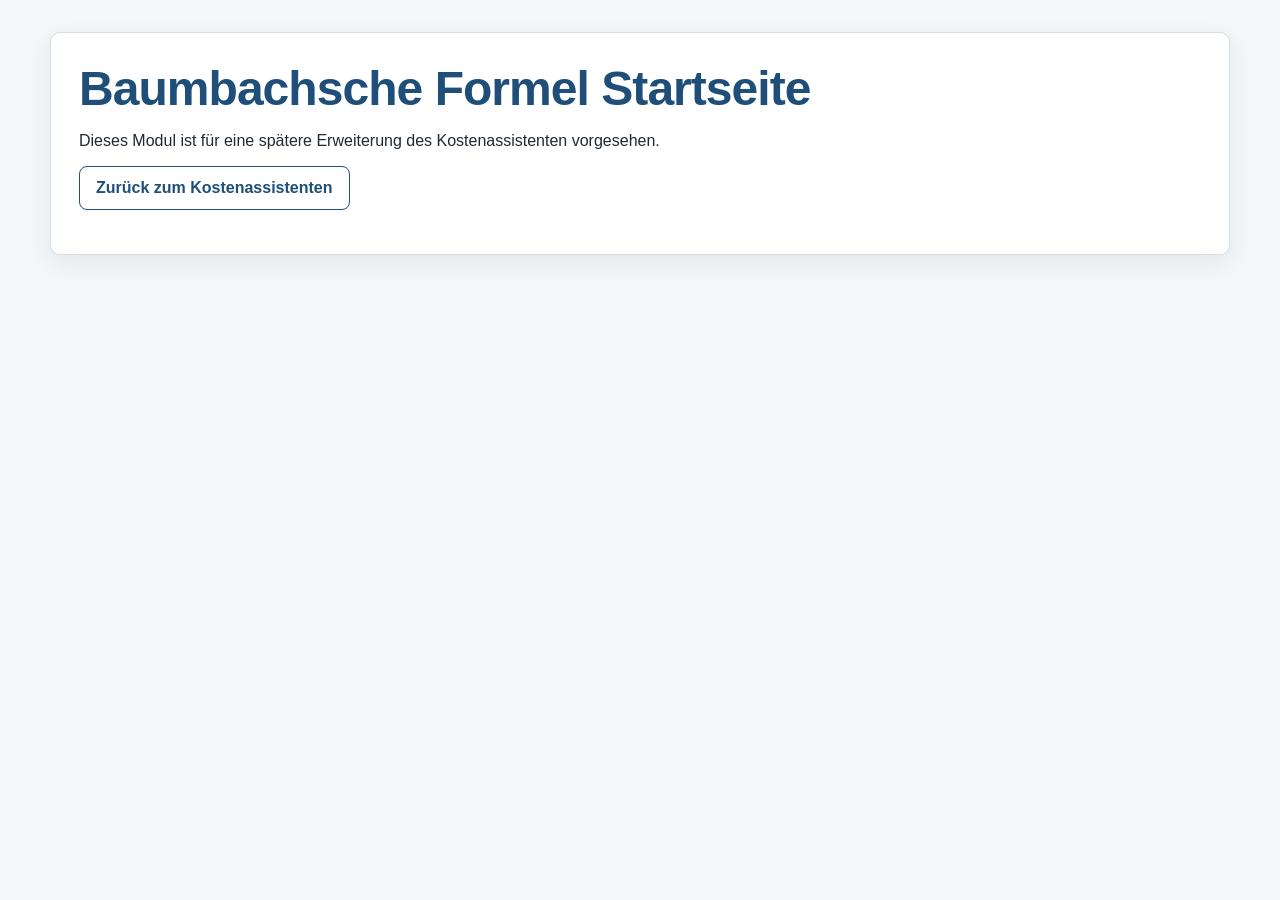
==== Kostenassistent_Instanzenrisiko_v3.6/Baumbachsche_Formel_Startseite.html @ 2f039b67 "initial commit" ====
<!DOCTYPE html>
<html lang="de"><head><meta charset="UTF-8"><meta name="viewport" content="width=device-width, initial-scale=1.0"><title>Baumbachsche Formel Startseite</title><link rel="stylesheet" href="Richterassistent.css"></head><body><main class="future-area"><div class="form-card"><h1>Baumbachsche Formel Startseite</h1><p>Dieses Modul ist für eine spätere Erweiterung des Kostenassistenten vorgesehen.</p><p><a class="secondary-button link-button" href="Richterassistent_Startseite.html">Zurück zum Kostenassistenten</a></p></div></main></body></html>
---- Kostenassistent_Instanzenrisiko_v3.6/Richterassistent.css ----
/* Richterassistent Designsystem – Version 1.0 */
:root {
  --background: #f4f6f8;
  --surface: #ffffff;
  --primary: #1f4e78;
  --primary-hover: #163a59;
  --text: #1f2933;
  --muted: #6b7280;
  --border: #d8dee6;
  --sidebar-bg: #eef3f8;
  --content-width: 1180px;
  --sidebar-width: 280px;
  --radius: 10px;
}

* { box-sizing: border-box; }

html, body {
  margin: 0;
  min-height: 100%;
  font-family: Arial, Helvetica, sans-serif;
  background: var(--background);
  color: var(--text);
}

body { min-height: 100vh; }

.page-layout {
  display: grid;
  grid-template-columns: var(--sidebar-width) minmax(0, 1fr);
  min-height: 100vh;
}

.sidebar {
  position: sticky;
  top: 0;
  align-self: start;
  min-height: 100vh;
  padding: 28px 22px;
  background: var(--sidebar-bg);
  border-right: 1px solid var(--border);
}

.tree-title {
  margin: 0 0 18px;
  color: var(--primary);
  font-size: 1.35rem;
}

.tree {
  list-style: none;
  margin: 0;
  padding: 0;
}

.tree li { margin: 8px 0; }

.tree .root {
  font-weight: 700;
  color: var(--text);
  margin-bottom: 12px;
}

.tree .child {
  padding-left: 18px;
  position: relative;
}

.tree .child::before {
  content: "└";
  position: absolute;
  left: 0;
  color: var(--muted);
}

.tree a {
  color: var(--primary);
  text-decoration: none;
  line-height: 1.4;
}

.tree a:hover,
.tree a:focus-visible {
  text-decoration: underline;
  outline: none;
}

.main-column { min-width: 0; }

.top-area {
  min-height: 25vh;
  padding: 32px 24px 28px;
  background: var(--surface);
  border-bottom: 1px solid var(--border);
  box-shadow: 0 4px 14px rgba(31, 41, 51, 0.06);
}

.content,
.placeholder {
  width: min(var(--content-width), 100%);
  margin: 0 auto;
}

h1 {
  margin: 0 0 6px;
  font-size: clamp(2rem, 4vw, 3rem);
  color: var(--primary);
  letter-spacing: -0.02em;
}

.version {
  margin: 0 0 24px;
  color: var(--muted);
  font-size: 0.95rem;
}

.button-grid {
  display: grid;
  grid-template-columns: repeat(4, minmax(190px, 1fr));
  gap: 16px;
}

.nav-button {
  display: flex;
  align-items: center;
  justify-content: center;
  min-height: 72px;
  padding: 16px 18px;
  border: 1px solid var(--primary);
  border-radius: var(--radius);
  background: var(--primary);
  color: #ffffff;
  font-size: 1rem;
  font-weight: 700;
  line-height: 1.3;
  text-align: center;
  text-decoration: none;
  cursor: pointer;
  transition: background-color 0.2s ease, transform 0.2s ease, box-shadow 0.2s ease;
}

.nav-button:hover,
.nav-button:focus-visible {
  background: var(--primary-hover);
  transform: translateY(-2px);
  box-shadow: 0 7px 16px rgba(31, 78, 120, 0.22);
  outline: none;
}

.future-area {
  min-height: 75vh;
  padding: 32px 24px;
}

.placeholder {
  color: var(--muted);
  font-size: 0.95rem;
}

@media (max-width: 1050px) {
  .button-grid { grid-template-columns: repeat(2, minmax(180px, 1fr)); }
}

@media (max-width: 760px) {
  .page-layout { grid-template-columns: 1fr; }
  .sidebar {
    position: static;
    min-height: auto;
    border-right: none;
    border-bottom: 1px solid var(--border);
  }
  .top-area { min-height: auto; }
}

@media (max-width: 520px) {
  .sidebar, .top-area, .future-area { padding: 24px 16px; }
  .button-grid { grid-template-columns: 1fr; }
  .nav-button { min-height: 62px; }
}

/* Formularbausteine – Kostenassistent Version 1.0 */
.compact-top-area { min-height: auto; }
.page-intro,
.section-hint {
  margin: 0;
  color: var(--muted);
  line-height: 1.55;
}

.form-card {
  width: min(var(--content-width), 100%);
  margin: 0 auto 24px;
  padding: 28px;
  background: var(--surface);
  border: 1px solid var(--border);
  border-radius: var(--radius);
  box-shadow: 0 8px 24px rgba(31, 41, 51, 0.07);
}

.form-section + .form-section {
  margin-top: 32px;
  padding-top: 28px;
  border-top: 1px solid var(--border);
}

.form-section h2 {
  margin: 0 0 8px;
  color: var(--primary);
  font-size: 1.35rem;
}

.form-section h3,
.form-section h4 {
  margin: 0 0 14px;
  color: var(--text);
}

.section-heading-row {
  display: flex;
  align-items: start;
  justify-content: space-between;
  gap: 20px;
  margin-bottom: 18px;
}

.field-label,
.compact-field label,
.select-field label {
  display: block;
  margin-bottom: 7px;
  font-weight: 700;
}

input,
select,
button {
  font: inherit;
}

input[type="text"],
input[type="number"],
select {
  min-height: 44px;
  padding: 10px 12px;
  border: 1px solid var(--border);
  border-radius: 8px;
  background: var(--surface);
  color: var(--text);
}

input:focus-visible,
select:focus-visible,
button:focus-visible,
a:focus-visible {
  outline: 3px solid rgba(31, 78, 120, 0.25);
  outline-offset: 2px;
}

.money-control-row { max-width: 680px; }
.money-control {
  display: grid;
  grid-template-columns: minmax(190px, 260px) 44px 44px;
  gap: 8px;
  align-items: center;
}

.money-input {
  width: 100%;
  text-align: right;
  font-variant-numeric: tabular-nums;
}

.readonly-input {
  background: #eef1f4 !important;
  color: var(--muted);
  cursor: not-allowed;
}

.icon-button {
  width: 44px;
  height: 44px;
  padding: 0;
  border: 1px solid var(--border);
  border-radius: 8px;
  background: var(--surface);
  color: var(--text);
  font-size: 1.45rem;
  line-height: 1;
  cursor: pointer;
}

.icon-button:hover:not(:disabled) { background: #eef3f8; }
.icon-button:disabled { opacity: 0.45; cursor: not-allowed; }
.primary-icon-button { border-color: var(--primary); color: var(--primary); font-weight: 700; }
.danger-icon-button { color: #9b2c2c; }

.subsection {
  margin-top: 22px;
  padding-top: 18px;
  border-top: 1px dashed var(--border);
}

.table-wrap { overflow-x: auto; }
.data-table {
  width: 100%;
  border-collapse: collapse;
}

.data-table th,
.data-table td {
  padding: 10px;
  border-bottom: 1px solid var(--border);
  text-align: left;
  vertical-align: middle;
}

.data-table th {
  background: var(--sidebar-bg);
  color: var(--text);
  font-size: 0.92rem;
}

.data-table input { width: 100%; }
.number-column { width: 64px; text-align: center !important; }
.action-column { width: 76px; text-align: center !important; }
.table-money-input { min-width: 150px; }
.subsection-actions { display: flex; justify-content: flex-end; margin-top: 14px; }

.secondary-button {
  min-height: 44px;
  padding: 10px 16px;
  border: 1px solid var(--primary);
  border-radius: 8px;
  background: var(--surface);
  color: var(--primary);
  font-weight: 700;
  cursor: pointer;
}

.secondary-button:hover { background: var(--sidebar-bg); }

.party-count-grid {
  display: grid;
  grid-template-columns: repeat(2, minmax(150px, 220px));
  gap: 24px;
  margin-top: 20px;
}

.compact-field { text-align: center; }
.two-digit-input {
  width: 4.5rem;
  text-align: center;
  font-variant-numeric: tabular-nums;
}

.party-details-grid {
  display: grid;
  grid-template-columns: repeat(2, minmax(0, 1fr));
  gap: 20px;
  margin-top: 22px;
}

.party-panel {
  padding: 20px;
  border: 1px solid var(--border);
  border-radius: var(--radius);
  background: #fbfcfd;
}

.choice-group {
  display: grid;
  gap: 10px;
  margin: 0;
  padding: 0;
  border: 0;
}

.choice-group legend {
  margin-bottom: 10px;
  font-weight: 700;
}

.radio-option {
  display: flex;
  align-items: center;
  gap: 9px;
  cursor: pointer;
}

.radio-option input { width: 18px; height: 18px; }
.group-assignment { margin-top: 20px; }
.group-row {
  display: grid;
  grid-template-columns: minmax(100px, 1fr) minmax(130px, 1fr);
  gap: 12px;
  align-items: center;
  margin-bottom: 10px;
}

.calculated-result {
  margin: 18px 0 0;
  padding: 10px 12px;
  border-left: 4px solid var(--primary);
  background: var(--sidebar-bg);
  font-weight: 700;
}

.select-field { max-width: 430px; }
.select-field select { width: 100%; }
.field-error { margin: 8px 0 0; color: #9b2c2c; font-weight: 700; }

.error-summary {
  margin-top: 24px;
  padding: 16px 18px;
  border: 1px solid #c53030;
  border-radius: 8px;
  background: #fff5f5;
  color: #742a2a;
}

.form-actions {
  display: flex;
  justify-content: flex-end;
  gap: 12px;
  margin-top: 30px;
  padding-top: 22px;
  border-top: 1px solid var(--border);
}

.form-submit-button {
  min-height: 44px;
  padding: 10px 18px;
}

.preview-card h2 { margin-top: 0; color: var(--primary); }
.data-preview {
  overflow: auto;
  margin: 0;
  padding: 18px;
  border-radius: 8px;
  background: #17212b;
  color: #f7fafc;
  line-height: 1.5;
}

.visually-hidden {
  position: absolute !important;
  width: 1px !important;
  height: 1px !important;
  padding: 0 !important;
  margin: -1px !important;
  overflow: hidden !important;
  clip: rect(0, 0, 0, 0) !important;
  white-space: nowrap !important;
  border: 0 !important;
}

[hidden] { display: none !important; }

@media (max-width: 800px) {
  .party-details-grid { grid-template-columns: 1fr; }
}

@media (max-width: 620px) {
  .form-card { padding: 20px 16px; }
  .money-control { grid-template-columns: minmax(0, 1fr) 44px 44px; }
  .party-count-grid { grid-template-columns: repeat(2, minmax(0, 1fr)); gap: 12px; }
  .form-actions { flex-direction: column-reverse; }
  .form-actions button { width: 100%; }
  .group-row { grid-template-columns: 1fr; }
}


/* Nicht blockierende Statusmeldung für Wiederherstellung und Autosave */
.autosave-status {
  margin: 0 0 1rem;
  padding: 0.75rem 1rem;
  border: 1px solid #b8c7d9;
  border-radius: 0.4rem;
  background: #f5f8fc;
  color: #26384a;
  font-size: 0.95rem;
}

/* Instanzenrisiko – Berechnung und Ausgabe Version 2.0 */
.link-button { display: inline-flex; align-items: center; justify-content: center; text-decoration: none; }
.header-actions { margin-top: 18px; }
.parameter-grid { display: grid; grid-template-columns: repeat(4, minmax(150px, 1fr)); gap: 16px; }
.parameter-grid-spaced { margin-top: 18px; }
.parameter-grid input { width: 100%; }
.option-grid { display: grid; grid-template-columns: repeat(2, minmax(220px, 1fr)); gap: 12px 20px; margin: 22px 0; }
.option-grid label { display: flex; align-items: center; gap: 8px; }
.summary-grid { width: min(var(--content-width), 100%); margin: 0 auto 24px; display: grid; grid-template-columns: repeat(5, minmax(150px, 1fr)); gap: 12px; }
.summary-card { padding: 18px; border: 1px solid var(--border); border-radius: var(--radius); background: var(--surface); display: grid; gap: 8px; }
.summary-card span { color: var(--muted); }
.summary-card strong { color: var(--primary); font-size: 1.25rem; font-variant-numeric: tabular-nums; }
.summary-card-total { border-width: 2px; border-color: var(--primary); }
.notice-card { width: min(var(--content-width), 100%); margin: 0 auto 24px; padding: 16px 18px; border: 1px solid #b7791f; border-radius: var(--radius); background: #fffaf0; color: #744210; }
.result-two-column { display: grid; grid-template-columns: repeat(2, minmax(0, 1fr)); gap: 24px; }
.result-table th, .result-table td { font-variant-numeric: tabular-nums; }
.result-table td:nth-child(n+2) { text-align: right; }
.result-table .strong-row th, .result-table .strong-row td { font-weight: 700; border-top: 2px solid var(--border); }
.result-line { display: flex; justify-content: space-between; gap: 20px; padding: 10px 0; border-bottom: 1px solid var(--border); }
.result-line strong { font-variant-numeric: tabular-nums; }
.result-total { margin-top: 14px; padding: 14px; border: 2px solid var(--primary); border-radius: 8px; color: var(--primary); font-size: 1.05rem; }
.metadata-card dl { display: grid; grid-template-columns: repeat(3, minmax(180px, 1fr)); gap: 16px; }
.metadata-card dl div { padding: 12px; background: var(--sidebar-bg); border-radius: 8px; }
.metadata-card dt { color: var(--muted); }
.metadata-card dd { margin: 5px 0 0; font-weight: 700; }
@media (max-width: 1000px) { .parameter-grid, .summary-grid { grid-template-columns: repeat(2, minmax(0, 1fr)); } .summary-card-total { grid-column: 1 / -1; } }
@media (max-width: 800px) { .result-two-column { grid-template-columns: 1fr; } .metadata-card dl { grid-template-columns: 1fr 1fr; } }
@media (max-width: 620px) { .parameter-grid, .summary-grid, .option-grid, .metadata-card dl { grid-template-columns: 1fr; } .summary-card-total { grid-column: auto; } .result-line { align-items: flex-start; } }

/* Instanzenrisiko – Änderungsaufträge 1–14, Version 2.1 */
.parameter-grid-three { grid-template-columns: minmax(170px, .7fr) minmax(190px, .8fr) minmax(440px, 1.5fr); align-items: end; }
.compact-field select, .termination-row select, .instance-controls select { width: 100%; min-height: 42px; }
.termination-field { min-width: 0; }
.termination-row { display: grid; grid-template-columns: minmax(150px, 1fr) auto minmax(180px, 1.2fr); gap: 10px; align-items: center; }
.termination-row span { text-align: center; }
.instance-controls { display: grid; grid-template-columns: repeat(3, minmax(190px, 1fr)); gap: 16px; margin: 0 0 22px; padding: 16px; background: var(--sidebar-bg); border-radius: 8px; }
.instance-controls label { display: grid; gap: 7px; font-weight: 600; }
.instance-controls input, .instance-controls select { width: 100%; }
.heading-checkbox { display: inline-flex; align-items: center; gap: 7px; margin-left: 12px; font-size: .95rem; font-weight: 500; }
.muted-text { color: var(--muted); }
@media (max-width: 1050px) { .parameter-grid-three { grid-template-columns: 1fr 1fr; } .termination-field { grid-column: 1 / -1; } }
@media (max-width: 800px) { .instance-controls { grid-template-columns: 1fr; } }
@media (max-width: 620px) { .parameter-grid-three { grid-template-columns: 1fr; } .termination-field { grid-column: auto; } .termination-row { grid-template-columns: 1fr; } .termination-row span { text-align: left; } .heading-checkbox { display: flex; margin: 10px 0 0; } }


/* Instanzenrisiko – Änderungsaufträge 15–19, Version 2.2 */
.result-table .fee-value-input { width: 9.5rem; min-width: 7.5rem; text-align: right; }
.result-table select[data-hearing-factor] { width: 5.5rem; min-height: 36px; }
.result-table td:nth-child(2), .result-table td:nth-child(3) { white-space: nowrap; }
@media (max-width: 620px) {
  .result-table .fee-value-input { width: 8rem; }
}

/* Instanzenrisiko – Änderungsaufträge 20–24, Version 2.3 */
.instance-heading { display: flex; align-items: center; justify-content: space-between; gap: 16px; flex-wrap: wrap; }
.compact-button { padding: 8px 12px; min-height: 36px; font-size: .9rem; }
.result-table select[data-business-factor] { width: 5.5rem; min-height: 36px; }
.fee-value-input.input-error, .fee-value-input[aria-invalid="true"] { border-color: #b42318; outline-color: #b42318; }
.status-message { width: min(var(--content-width), 100%); margin: 0 auto 24px; padding: 12px 16px; border: 1px solid #8aa4bd; border-radius: var(--radius); background: #f4f8fc; }


/* Instanzenrisiko – Änderungsaufträge 25–28, Version 2.4 */
.pretrial-date-field { max-width: 28rem; margin: 0 0 18px; }
.pretrial-date-field label { display: block; margin-bottom: 7px; font-weight: 600; }
.pretrial-date-field select { width: 100%; min-height: 42px; }
.result-table .amount-input { width: 9.5rem; }
#streitwertAusgabe.input-error, #streitwertAusgabe[aria-invalid="true"] { border-color: #b42318; outline-color: #b42318; }


/* Instanzenrisiko – Änderungsaufträge 29–30, Version 2.5 */
.instanzenrisiko-ausgabe-page {
  overflow-x: clip;
  font-size: clamp(0.875rem, 0.18vw + 0.84rem, 1rem);
}

.instanzenrisiko-ausgabe-page .page-layout {
  grid-template-columns: clamp(210px, 15vw, 260px) minmax(0, 1fr);
}

.instanzenrisiko-ausgabe-page .main-column,
.instanzenrisiko-ausgabe-page .future-area,
.instanzenrisiko-ausgabe-page .content,
.instanzenrisiko-ausgabe-page #berechnungsBereich,
.instanzenrisiko-ausgabe-page #instanzenContainer,
.instanzenrisiko-ausgabe-page .instance-card,
.instanzenrisiko-ausgabe-page .result-two-column,
.instanzenrisiko-ausgabe-page .result-two-column > div,
.instanzenrisiko-ausgabe-page .table-wrap {
  min-width: 0;
  max-width: 100%;
}

.instanzenrisiko-ausgabe-page .content,
.instanzenrisiko-ausgabe-page .summary-grid,
.instanzenrisiko-ausgabe-page .notice-card,
.instanzenrisiko-ausgabe-page .status-message {
  width: min(100%, 1900px);
}

.instanzenrisiko-ausgabe-page .top-area {
  padding: clamp(1rem, 1.7vw, 1.75rem) clamp(0.75rem, 1.6vw, 1.5rem);
}

.instanzenrisiko-ausgabe-page .future-area {
  padding: clamp(0.75rem, 1.6vw, 1.5rem);
}

.instanzenrisiko-ausgabe-page .form-card {
  padding: clamp(0.75rem, 1.25vw, 1.25rem);
  margin-bottom: clamp(0.75rem, 1.25vw, 1.25rem);
}

.instanzenrisiko-ausgabe-page .parameter-grid-three {
  grid-template-columns: minmax(8.5rem, 0.65fr) minmax(10rem, 0.75fr) minmax(20rem, 1.6fr);
  gap: clamp(0.5rem, 0.9vw, 0.9rem);
}

.instanzenrisiko-ausgabe-page .termination-row {
  grid-template-columns: minmax(8.5rem, 1fr) auto minmax(9.5rem, 1.15fr);
  gap: clamp(0.35rem, 0.65vw, 0.65rem);
}

.instanzenrisiko-ausgabe-page .summary-grid {
  grid-template-columns: repeat(5, minmax(0, 1fr));
  gap: clamp(0.4rem, 0.7vw, 0.7rem);
  margin-bottom: clamp(0.75rem, 1.25vw, 1.25rem);
}

.instanzenrisiko-ausgabe-page .summary-card {
  min-width: 0;
  padding: clamp(0.65rem, 1vw, 1rem);
}

.instanzenrisiko-ausgabe-page .summary-card strong {
  font-size: clamp(1rem, 0.5vw + 0.85rem, 1.2rem);
  overflow-wrap: anywhere;
}

.instanzenrisiko-ausgabe-page #instanzenContainer {
  display: grid;
  grid-template-columns: repeat(3, minmax(0, 1fr));
  gap: clamp(0.75rem, 1.15vw, 1.25rem);
  align-items: start;
}

.instanzenrisiko-ausgabe-page .instance-card {
  container-type: inline-size;
  margin-bottom: 0;
}

.instanzenrisiko-ausgabe-page .instance-heading {
  gap: clamp(0.4rem, 0.8vw, 0.8rem);
  margin-bottom: clamp(0.65rem, 1vw, 1rem);
}

.instanzenrisiko-ausgabe-page .result-two-column {
  grid-template-columns: 1fr;
  gap: clamp(0.75rem, 1vw, 1rem);
}

.instanzenrisiko-ausgabe-page .result-two-column h3 {
  margin-block: 0 0.45rem;
  font-size: clamp(0.95rem, 0.25vw + 0.9rem, 1.08rem);
}

.instanzenrisiko-ausgabe-page .table-wrap {
  overflow-x: auto;
  overscroll-behavior-inline: contain;
}

.instanzenrisiko-ausgabe-page .result-table {
  width: 100%;
  min-width: 0;
  table-layout: fixed;
}

.instanzenrisiko-ausgabe-page .result-table th,
.instanzenrisiko-ausgabe-page .result-table td {
  padding: clamp(0.28rem, 0.35vw, 0.45rem);
  font-size: clamp(0.73rem, 0.18vw + 0.7rem, 0.88rem);
  line-height: 1.25;
  overflow-wrap: anywhere;
}

.instanzenrisiko-ausgabe-page .result-table th:first-child { width: 34%; }
.instanzenrisiko-ausgabe-page .result-table th:nth-child(2),
.instanzenrisiko-ausgabe-page .result-table td:nth-child(2) { width: 27%; }
.instanzenrisiko-ausgabe-page .result-table th:nth-child(3),
.instanzenrisiko-ausgabe-page .result-table td:nth-child(3) { width: 14%; }
.instanzenrisiko-ausgabe-page .result-table th:nth-child(4),
.instanzenrisiko-ausgabe-page .result-table td:nth-child(4) { width: 25%; }

.instanzenrisiko-ausgabe-page .result-table td:nth-child(2),
.instanzenrisiko-ausgabe-page .result-table td:nth-child(3) {
  white-space: normal;
}

.instanzenrisiko-ausgabe-page .result-table .fee-value-input,
.instanzenrisiko-ausgabe-page .result-table .amount-input,
.instanzenrisiko-ausgabe-page .result-table select[data-hearing-factor],
.instanzenrisiko-ausgabe-page .result-table select[data-business-factor] {
  width: 100%;
  min-width: 0;
  max-width: 100%;
  min-height: clamp(2rem, 2.4vw, 2.25rem);
  padding: 0.3rem 0.35rem;
  font: inherit;
}

.instanzenrisiko-ausgabe-page .result-line {
  gap: 0.75rem;
  padding: clamp(0.4rem, 0.6vw, 0.65rem) 0;
  min-width: 0;
}

.instanzenrisiko-ausgabe-page .result-line span,
.instanzenrisiko-ausgabe-page .result-line strong {
  min-width: 0;
  overflow-wrap: anywhere;
}

@container (min-width: 52rem) {
  .instanzenrisiko-ausgabe-page .instance-card .result-two-column {
    grid-template-columns: repeat(2, minmax(0, 1fr));
  }
}

@media (max-width: 1850px) {
  .instanzenrisiko-ausgabe-page #instanzenContainer {
    grid-template-columns: repeat(2, minmax(0, 1fr));
  }
}

@media (max-width: 1450px) {
  .instanzenrisiko-ausgabe-page #instanzenContainer {
    grid-template-columns: minmax(0, 1fr);
  }

  .instanzenrisiko-ausgabe-page .result-two-column {
    grid-template-columns: repeat(2, minmax(0, 1fr));
  }
}

@media (max-width: 1100px) {
  .instanzenrisiko-ausgabe-page .parameter-grid-three {
    grid-template-columns: repeat(2, minmax(0, 1fr));
  }

  .instanzenrisiko-ausgabe-page .termination-field {
    grid-column: 1 / -1;
  }

  .instanzenrisiko-ausgabe-page .summary-grid {
    grid-template-columns: repeat(3, minmax(0, 1fr));
  }

  .instanzenrisiko-ausgabe-page .summary-card-total {
    grid-column: span 2;
  }
}

@media (max-width: 900px) {
  .instanzenrisiko-ausgabe-page .page-layout {
    grid-template-columns: 1fr;
  }

  .instanzenrisiko-ausgabe-page .sidebar {
    position: static;
    min-height: auto;
    padding: 1rem;
    border-right: 0;
    border-bottom: 1px solid var(--border);
  }

  .instanzenrisiko-ausgabe-page .tree {
    display: flex;
    flex-wrap: wrap;
    gap: 0.35rem 1rem;
  }

  .instanzenrisiko-ausgabe-page .tree li {
    margin: 0;
  }
}

@media (max-width: 760px) {
  .instanzenrisiko-ausgabe-page .result-two-column {
    grid-template-columns: 1fr;
  }

  .instanzenrisiko-ausgabe-page .summary-grid {
    grid-template-columns: repeat(2, minmax(0, 1fr));
  }

  .instanzenrisiko-ausgabe-page .summary-card-total {
    grid-column: 1 / -1;
  }
}

@media (max-width: 620px) {
  .instanzenrisiko-ausgabe-page .parameter-grid-three,
  .instanzenrisiko-ausgabe-page .termination-row,
  .instanzenrisiko-ausgabe-page .summary-grid {
    grid-template-columns: minmax(0, 1fr);
  }

  .instanzenrisiko-ausgabe-page .termination-field,
  .instanzenrisiko-ausgabe-page .summary-card-total {
    grid-column: auto;
  }

  .instanzenrisiko-ausgabe-page .result-table th,
  .instanzenrisiko-ausgabe-page .result-table td {
    font-size: 0.74rem;
    padding: 0.28rem;
  }
}

/* Änderungsauftrag 40: kompakte gruppenbezogene Faktoreingaben */
.result-table .factor-input {
  width: clamp(4.5rem, 6vw, 6rem);
  max-width: 100%;
  box-sizing: border-box;
}
.result-table .group-reset-button {
  float: right;
  margin-left: .5rem;
}
@media (max-width: 760px) {
  .result-table .group-reset-button {
    float: none;
    display: block;
    margin: .4rem 0 0;
  }
}
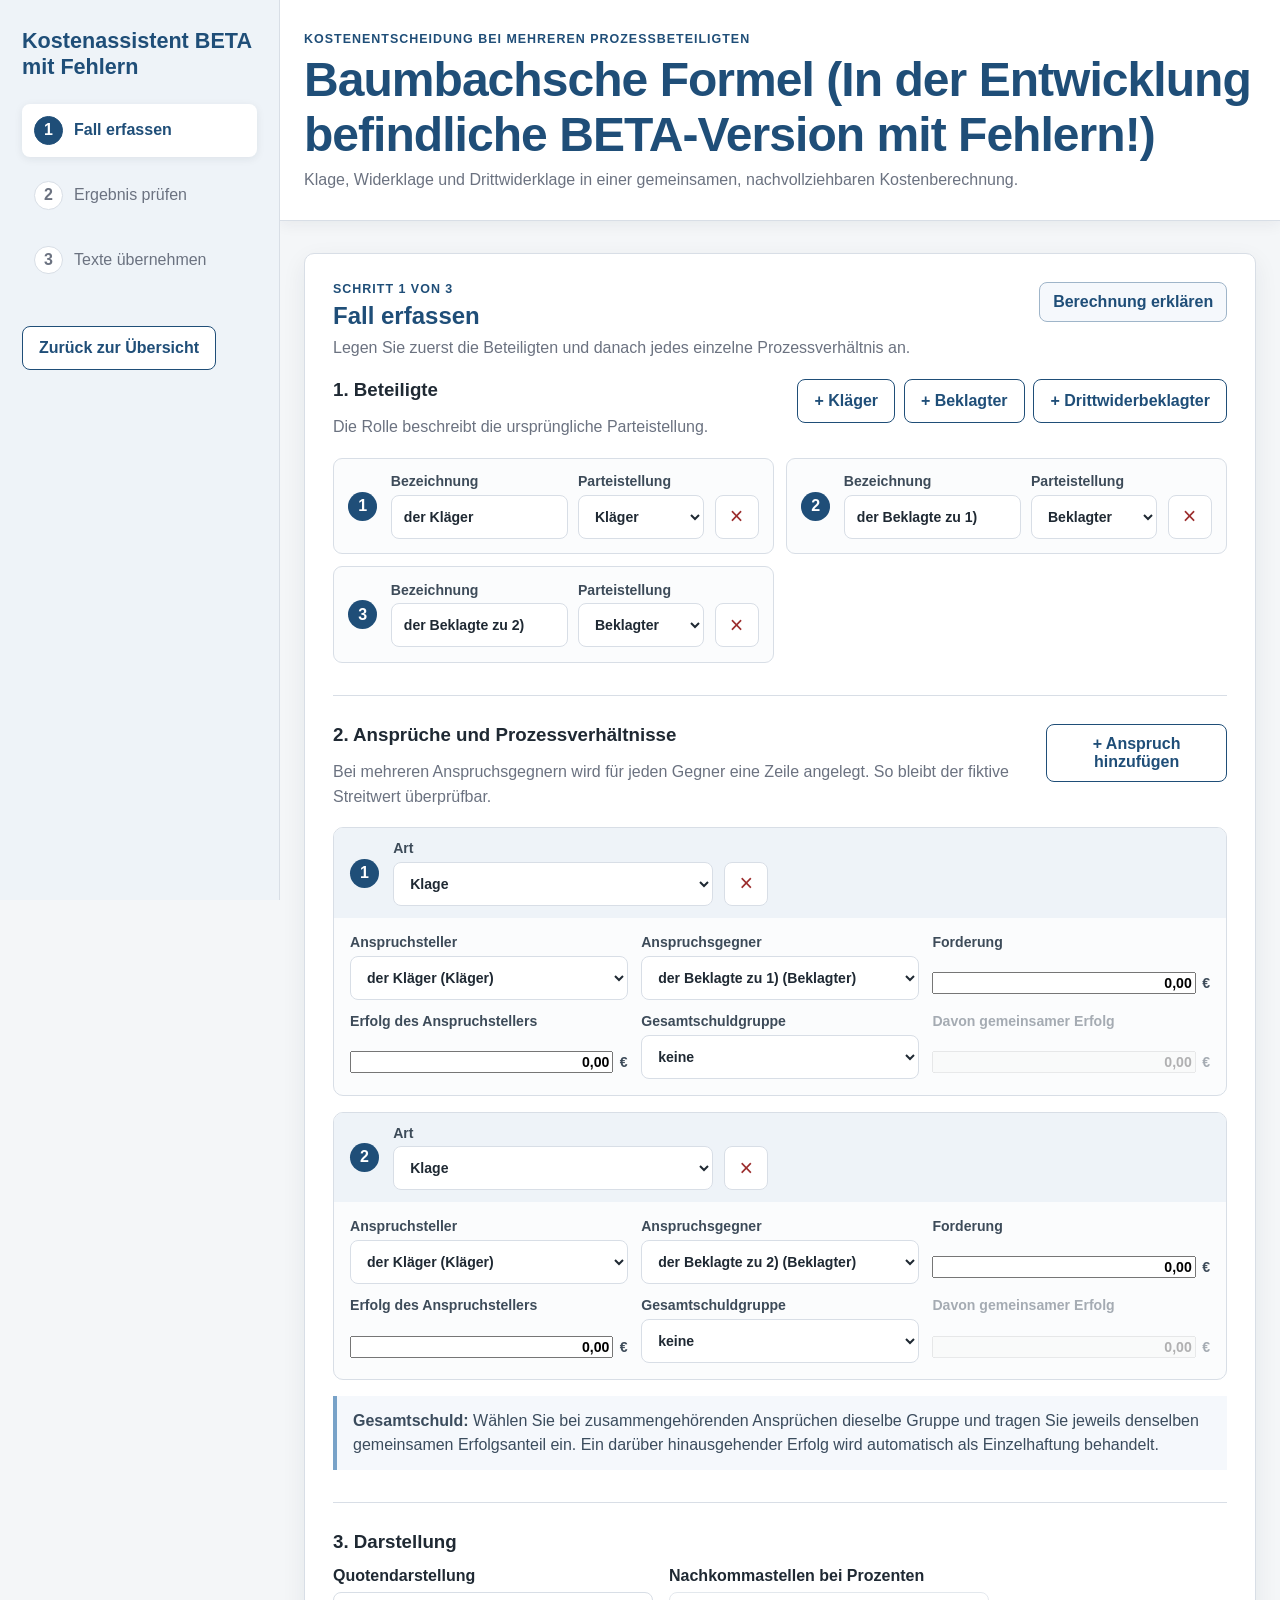
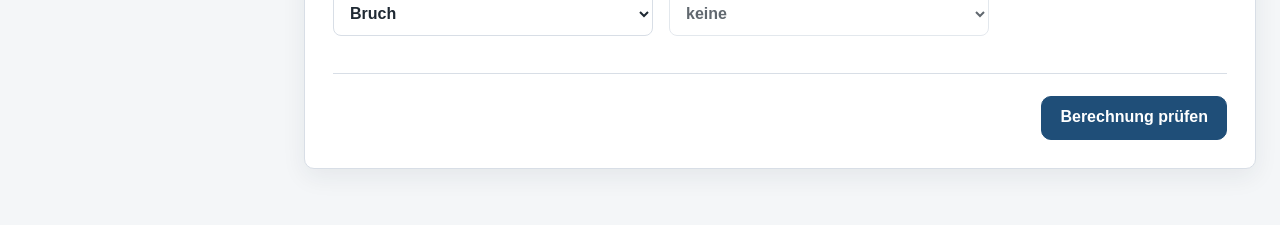
==== commit 910101cb: "Implement Baumbach calculation logic and associated tests - Added baumbach-berechnung.js for the cor" ====
--- a/Kostenassistent_Instanzenrisiko_v3.6/Baumbachsche_Formel_Startseite.html
+++ b/Kostenassistent_Instanzenrisiko_v3.6/Baumbachsche_Formel_Startseite.html
@@ -1,2 +1,83 @@
 <!DOCTYPE html>
-<html lang="de"><head><meta charset="UTF-8"><meta name="viewport" content="width=device-width, initial-scale=1.0"><title>Baumbachsche Formel Startseite</title><link rel="stylesheet" href="Richterassistent.css"></head><body><main class="future-area"><div class="form-card"><h1>Baumbachsche Formel Startseite</h1><p>Dieses Modul ist für eine spätere Erweiterung des Kostenassistenten vorgesehen.</p><p><a class="secondary-button link-button" href="Richterassistent_Startseite.html">Zurück zum Kostenassistenten</a></p></div></main></body></html>
+<html lang="de">
+<head>
+  <meta charset="UTF-8">
+  <meta name="viewport" content="width=device-width, initial-scale=1.0">
+  <title>Baumbachsche Formel – Kostenassistent</title>
+  <link rel="stylesheet" href="Richterassistent.css">
+</head>
+<body class="baumbach-page">
+  <div class="page-layout">
+    <aside class="sidebar" aria-label="Navigation">
+      <h2 class="tree-title">Kostenassistent BETA mit Fehlern</h2>
+      <ol class="step-list" aria-label="Arbeitsschritte">
+        <li class="active" data-step-indicator="1"><span>1</span> Fall erfassen</li>
+        <li data-step-indicator="2"><span>2</span> Ergebnis prüfen</li>
+        <li data-step-indicator="3"><span>3</span> Texte übernehmen</li>
+      </ol>
+      <a class="secondary-button link-button sidebar-back" href="Richterassistent_Startseite.html">Zurück zur Übersicht</a>
+    </aside>
+
+    <div class="main-column">
+      <header class="top-area compact-top-area"><div class="content">
+        <p class="eyebrow">Kostenentscheidung bei mehreren Prozessbeteiligten</p>
+        <h1>Baumbachsche Formel (In der Entwicklung befindliche BETA-Version mit Fehlern!)</h1>
+        <p class="page-intro">Klage, Widerklage und Drittwiderklage in einer gemeinsamen, nachvollziehbaren Kostenberechnung.</p>
+      </div></header>
+
+      <main class="future-area">
+        <div id="status" class="status-message" role="status" hidden></div>
+        <section id="step1" class="wizard-step" aria-labelledby="step1Title">
+          <form id="baumbachForm" class="form-card" novalidate>
+            <div class="section-heading-row"><div><p class="step-kicker">Schritt 1 von 3</p><h2 id="step1Title">Fall erfassen</h2><p class="section-hint">Legen Sie zuerst die Beteiligten und danach jedes einzelne Prozessverhältnis an.</p></div><button type="button" class="help-button" id="openHelp">Berechnung erklären</button></div>
+
+            <section class="form-section" aria-labelledby="partiesTitle">
+              <div class="section-heading-row"><div><h3 id="partiesTitle">1. Beteiligte</h3><p class="section-hint">Die Rolle beschreibt die ursprüngliche Parteistellung.</p></div><div class="compact-actions"><button type="button" class="secondary-button" data-add-party="plaintiff">+ Kläger</button><button type="button" class="secondary-button" data-add-party="defendant">+ Beklagter</button><button type="button" class="secondary-button" data-add-party="thirdParty">+ Drittwiderbeklagter</button></div></div>
+              <div id="partyList" class="party-card-grid"></div>
+            </section>
+
+            <section class="form-section" aria-labelledby="claimsTitle">
+              <div class="section-heading-row"><div><h3 id="claimsTitle">2. Ansprüche und Prozessverhältnisse</h3><p class="section-hint">Bei mehreren Anspruchsgegnern wird für jeden Gegner eine Zeile angelegt. So bleibt der fiktive Streitwert überprüfbar.</p></div><button type="button" class="secondary-button" id="addClaim">+ Anspruch hinzufügen</button></div>
+              <div id="claimList" class="claim-list"></div>
+              <div class="inline-help"><strong>Gesamtschuld:</strong> Wählen Sie bei zusammengehörenden Ansprüchen dieselbe Gruppe und tragen Sie jeweils denselben gemeinsamen Erfolgsanteil ein. Ein darüber hinausgehender Erfolg wird automatisch als Einzelhaftung behandelt.</div>
+            </section>
+
+            <section class="form-section display-settings" aria-labelledby="displayTitle"><h3 id="displayTitle">3. Darstellung</h3><div class="baumbach-grid three-columns"><label class="field-label">Quotendarstellung<select id="quoteFormat"><option value="fraction">Bruch</option><option value="percent">Prozent</option></select></label><label class="field-label">Nachkommastellen bei Prozenten<select id="percentDigits" disabled><option value="0">keine</option><option value="1">eine</option><option value="2">zwei</option></select></label></div></section>
+            <div id="errorSummary" class="error-summary" role="alert" hidden></div>
+            <div class="form-actions"><button type="submit" class="nav-button form-submit-button">Berechnung prüfen</button></div>
+          </form>
+        </section>
+
+        <section id="step2" class="wizard-step" aria-labelledby="step2Title" hidden>
+          <div class="form-card">
+            <div class="section-heading-row"><div><p class="step-kicker">Schritt 2 von 3</p><h2 id="step2Title">Ergebnis prüfen und anpassen</h2><p class="section-hint">Beträge können direkt in der Übersicht korrigiert werden.</p></div><span id="checkBadge" class="check-badge"></span></div>
+            <div id="reviewEditor"></div>
+            <section class="form-section"><h3>Kostenverteilung</h3><div id="calculationReview"></div></section>
+            <div id="reviewErrors" class="error-summary" role="alert" hidden></div>
+            <div class="form-actions"><button id="backToInput" type="button" class="secondary-button">Erfassung bearbeiten</button><button id="approve" type="button" class="nav-button form-submit-button">Berechnung freigeben</button></div>
+          </div>
+        </section>
+
+        <section id="step3" class="wizard-step" aria-labelledby="step3Title" hidden>
+          <div class="form-card">
+            <div class="section-heading-row"><div><p class="step-kicker">Schritt 3 von 3</p><h2 id="step3Title">Formulierungen übernehmen</h2><p class="section-hint">Die Texte bleiben vor dem Kopieren redaktionell bearbeitbar.</p></div><span class="approved-badge">Freigegeben</span></div>
+            <div class="output-grid">
+              <article class="text-output-card"><div class="output-heading"><h3>Kostentenor BETA mit Fehlern</h3><button type="button" class="copy-button" data-copy="tenorOutput">Tenor kopieren</button></div><textarea id="tenorOutput" rows="14"></textarea></article>
+              <article class="text-output-card"><div class="output-heading"><h3>Entscheidungsgründe BETA mit Fehlern</h3><button type="button" class="copy-button" data-copy="reasonsOutput">Gründe kopieren</button></div><textarea id="reasonsOutput" rows="22"></textarea></article>
+            </div>
+            <div class="legal-note"><strong>Prüfhinweis:</strong> Voraussetzungen von Gesamtschuld, Streitwertaddition und besondere kostenrechtliche Entscheidungen sind stets am Einzelfall zu prüfen.</div>
+            <div class="form-actions"><button id="backToReview" type="button" class="secondary-button">Berechnung ändern</button><button id="restart" type="button" class="secondary-button">Neue Berechnung</button></div>
+          </div>
+        </section>
+      </main>
+    </div>
+  </div>
+
+  <dialog id="helpDialog"><form method="dialog"><button class="dialog-close" aria-label="Schließen">×</button><h2>So wird gerechnet</h2><ol><li>Jedes konkrete Prozessverhältnis wird mit seinem Anspruchswert erfasst.</li><li>Die Summe bildet den fiktiven Streitwert.</li><li>Gerichtskosten werden nach dem Unterliegen aller Beteiligten am fiktiven Streitwert verteilt.</li><li>Außergerichtliche Kosten werden für jede Partei nur aus ihren eigenen Prozessverhältnissen berechnet.</li><li>Gemeinsame und alleinige Kostenhaftung werden getrennt ausgewiesen.</li></ol><button class="secondary-button">Verstanden</button></form></dialog>
+  <script src="js/form-utils.js"></script>
+  <script src="js/storage.js"></script>
+  <script src="js/baumbach-berechnung.js"></script>
+  <script src="js/baumbach-tests.js"></script>
+  <script src="js/baumbach.js"></script>
+</body>
+</html>
--- a/Kostenassistent_Instanzenrisiko_v3.6/Richterassistent.css
+++ b/Kostenassistent_Instanzenrisiko_v3.6/Richterassistent.css
@@ -321,6 +321,8 @@
 }
 
 .data-table input { width: 100%; }
+.data-table .settlement-checkbox-label { display: inline-flex; align-items: center; gap: 7px; }
+.data-table input.settlement-checkbox { width: auto; margin: 0; flex: 0 0 auto; }
 .number-column { width: 64px; text-align: center !important; }
 .action-column { width: 76px; text-align: center !important; }
 .table-money-input { min-width: 150px; }
@@ -420,12 +422,21 @@
 
 .form-actions {
   display: flex;
+  flex-wrap: wrap;
   justify-content: flex-end;
   gap: 12px;
   margin-top: 30px;
   padding-top: 22px;
   border-top: 1px solid var(--border);
 }
+
+[data-label-key], .field-label, .compact-field label, .result-line label,
+.settlement-checkbox-label, .summary-card, .instance-heading > span {
+  min-width: 0;
+  overflow-wrap: anywhere;
+}
+.parameter-grid > *, .party-count-grid > *, .party-details-grid > *, .result-two-column > * { min-width: 0; }
+.form-actions > * { max-width: 100%; white-space: normal; }
 
 .form-submit-button {
   min-height: 44px;
@@ -502,6 +513,8 @@
 .result-table .strong-row th, .result-table .strong-row td { font-weight: 700; border-top: 2px solid var(--border); }
 .result-line { display: flex; justify-content: space-between; gap: 20px; padding: 10px 0; border-bottom: 1px solid var(--border); }
 .result-line strong { font-variant-numeric: tabular-nums; }
+.result-line label { display: inline-flex; align-items: center; gap: 8px; }
+.court-factor-select { width: 4.5rem; min-height: 36px; padding: 5px 8px; }
 .result-total { margin-top: 14px; padding: 14px; border: 2px solid var(--primary); border-radius: 8px; color: var(--primary); font-size: 1.05rem; }
 .metadata-card dl { display: grid; grid-template-columns: repeat(3, minmax(180px, 1fr)); gap: 16px; }
 .metadata-card dl div { padding: 12px; background: var(--sidebar-bg); border-radius: 8px; }
@@ -513,6 +526,7 @@
 
 /* Instanzenrisiko – Änderungsaufträge 1–14, Version 2.1 */
 .parameter-grid-three { grid-template-columns: minmax(170px, .7fr) minmax(190px, .8fr) minmax(440px, 1.5fr); align-items: end; }
+.parameter-grid-two { grid-template-columns: repeat(2, minmax(190px, 1fr)); align-items: end; }
 .compact-field select, .termination-row select, .instance-controls select { width: 100%; min-height: 42px; }
 .termination-field { min-width: 0; }
 .termination-row { display: grid; grid-template-columns: minmax(150px, 1fr) auto minmax(180px, 1.2fr); gap: 10px; align-items: center; }
@@ -806,10 +820,65 @@
   max-width: 100%;
   box-sizing: border-box;
 }
+.instanzenrisiko-ausgabe-page .result-table .vat-input {
+  width: 100%;
+  min-width: 0;
+  max-width: 100%;
+  padding: 0.3rem 0.25rem;
+  text-align: center;
+  font-variant-numeric: tabular-nums;
+}
 .result-table .group-reset-button {
   float: right;
   margin-left: .5rem;
 }
+
+/* Baumbachsche Formel – geführter Drei-Schritt-Assistent */
+.baumbach-page .content, .baumbach-page .form-card, .baumbach-page .status-message { width: min(1120px, 100%); }
+.eyebrow, .step-kicker { margin: 0 0 .35rem; color: var(--primary); font-size: .78rem; font-weight: 800; letter-spacing: .08em; text-transform: uppercase; }
+.step-list { display: grid; gap: .75rem; margin: 1.5rem 0; padding: 0; list-style: none; }
+.step-list li { display: flex; align-items: center; gap: .7rem; padding: .75rem; border-radius: 8px; color: var(--muted); }
+.step-list li span { display: grid; width: 1.8rem; height: 1.8rem; place-items: center; border: 1px solid var(--border); border-radius: 50%; background: white; font-weight: 700; }
+.step-list li.active { background: white; color: var(--primary); font-weight: 700; box-shadow: 0 2px 8px rgba(31,41,51,.08); }
+.step-list li.active span { border-color: var(--primary); background: var(--primary); color: white; }
+.step-list li.done span { border-color: #25855a; background: #25855a; color: white; }
+.sidebar-back { margin-top: 1rem; }
+.baumbach-page h2 { margin: 0 0 .4rem; color: var(--primary); }
+.baumbach-page h3 { margin-top: 0; }
+.help-button, .copy-button { min-height: 40px; padding: .55rem .8rem; border: 1px solid #9fb5c9; border-radius: 8px; background: #f5f8fc; color: var(--primary); font-weight: 700; cursor: pointer; }
+.baumbach-grid { display: grid; gap: 1rem; }
+.baumbach-grid.three-columns { grid-template-columns: 1.4fr 1fr 1fr; }
+.baumbach-grid label { display: grid; gap: .45rem; }
+.baumbach-input-table input { width: 100%; }
+.baumbach-input-table th:first-child { min-width: 180px; }
+.baumbach-input-table tfoot { font-weight: 700; background: #f7f9fb; }
+.money-field { display: grid; grid-template-columns: minmax(7rem,1fr) auto; align-items: center; gap: .4rem; }
+.money-field input { text-align: right; font-variant-numeric: tabular-nums; }
+.calculated-cell { text-align: right !important; white-space: nowrap; font-variant-numeric: tabular-nums; }
+.inline-help { margin: 1rem 0 0; padding: .8rem 1rem; border-left: 4px solid #78a2c8; background: #f5f8fc; color: #3b4c5d; line-height: 1.5; }
+.toggle-heading, .output-heading { display: flex; align-items: flex-start; justify-content: space-between; gap: 1rem; }
+.switch-label { display: flex; align-items: center; gap: .5rem; font-weight: 700; white-space: nowrap; }
+.joint-fields { display: grid; grid-template-columns: minmax(240px,.8fr) minmax(320px,1.2fr); gap: 1.25rem; margin-top: 1.25rem; padding: 1.25rem; border: 1px solid var(--border); border-radius: 8px; background: #fbfcfd; }
+.joint-fields .inline-help { grid-column: 1 / -1; margin: 0; }
+.joint-fields fieldset { border: 0; padding: 0; }
+.joint-fields legend { margin-bottom: .65rem; font-weight: 700; }
+.checkbox-grid { display: flex; flex-wrap: wrap; gap: .8rem 1.2rem; }
+.checkbox-grid label { display: flex; gap: .4rem; align-items: center; }
+.check-badge, .approved-badge { padding: .55rem .75rem; border-radius: 999px; background: #e7f6ee; color: #17633f; font-weight: 700; white-space: nowrap; }
+.review-table td { text-align: right; font-variant-numeric: tabular-nums; }
+.review-table tfoot { font-weight: 700; }
+.inline-edit-button { margin-top: 1rem; }
+.calculation-cards, .output-grid { display: grid; grid-template-columns: repeat(2,minmax(0,1fr)); gap: 1rem; }
+.calculation-cards article, .text-output-card { padding: 1.2rem; border: 1px solid var(--border); border-radius: 9px; background: #fbfcfd; }
+.calculation-cards p { padding-bottom: .65rem; border-bottom: 1px solid var(--border); font-variant-numeric: tabular-nums; }
+.text-output-card textarea { width: 100%; margin-top: 1rem; padding: 1rem; border: 1px solid var(--border); border-radius: 8px; resize: vertical; font: 1rem/1.55 Arial, sans-serif; color: var(--text); }
+.output-heading h3 { margin: .6rem 0 0; }
+.legal-note { margin-top: 1.25rem; padding: 1rem; border: 1px solid #e4c47a; border-radius: 8px; background: #fffaf0; color: #624a16; line-height: 1.5; }
+#helpDialog { width: min(590px,calc(100% - 2rem)); padding: 1.7rem; border: 0; border-radius: 12px; box-shadow: 0 20px 60px rgba(0,0,0,.3); line-height: 1.55; }
+#helpDialog::backdrop { background: rgba(23,33,43,.55); }
+.dialog-close { float: right; border: 0; background: transparent; font-size: 1.8rem; cursor: pointer; }
+@media (max-width: 850px) { .baumbach-grid.three-columns, .calculation-cards, .output-grid, .joint-fields { grid-template-columns: 1fr; } .joint-fields .inline-help { grid-column: auto; } }
+@media (max-width: 620px) { .toggle-heading, .output-heading { flex-direction: column; } .baumbach-input-table { min-width: 720px; } }
 @media (max-width: 760px) {
   .result-table .group-reset-button {
     float: none;
@@ -817,3 +886,53 @@
     margin: .4rem 0 0;
   }
 }
+
+/* Baumbach 2.0: Parteien und gerichtete Prozessverhältnisse */
+.baumbach-page .compact-actions { display: flex; flex-wrap: wrap; justify-content: flex-end; gap: .55rem; }
+.baumbach-page { overflow-x: hidden; }
+.baumbach-page .main-column, .baumbach-page .future-area, .baumbach-page .form-card, .baumbach-page .form-section { min-width: 0; max-width: 100%; }
+.party-card-grid { display: grid; grid-template-columns: repeat(2, minmax(0, 1fr)); gap: .75rem; }
+.party-entry { display: grid; grid-template-columns: 2rem minmax(0, 1.4fr) minmax(0, 1fr) 2.75rem; gap: .65rem; align-items: end; padding: .9rem; border: 1px solid var(--border); border-radius: 9px; background: #fbfcfd; }
+.party-entry label, .claim-entry label { display: grid; gap: .35rem; color: #3d4b59; font-size: .88rem; font-weight: 700; }
+.party-entry label, .claim-entry label, .claim-entry-head > *, .claim-fields > * { min-width: 0; }
+.party-entry input, .party-entry select, .claim-entry input, .claim-entry select { width: 100%; }
+.entry-number { display: grid; width: 1.8rem; height: 1.8rem; place-items: center; align-self: center; border-radius: 50%; background: var(--primary); color: white; font-weight: 800; }
+.claim-list { display: grid; gap: 1rem; }
+.claim-entry { overflow: hidden; border: 1px solid var(--border); border-radius: 10px; background: #fbfcfd; }
+.claim-entry-head { display: grid; grid-template-columns: 2rem minmax(12rem, 20rem) 2.75rem; gap: .7rem; align-items: end; padding: .75rem 1rem; background: var(--sidebar-bg); }
+.claim-fields { display: grid; grid-template-columns: repeat(3, minmax(0, 1fr)); gap: .85rem; padding: 1rem; }
+.joint-share.is-disabled { opacity: .45; }
+.display-settings .three-columns { grid-template-columns: repeat(2, minmax(12rem, 20rem)); }
+.responsive-review th small { display: block; margin-top: .25rem; color: var(--muted); font-weight: 400; }
+.responsive-review input { width: 8rem; text-align: right; }
+.result-party-grid { display: grid; grid-template-columns: repeat(3, minmax(0, 1fr)); gap: .8rem; }
+.result-party-grid article { padding: 1rem; border: 1px solid var(--border); border-radius: 9px; background: #fbfcfd; }
+.result-party-grid h4 { margin: 0 0 .75rem; color: var(--primary); }
+.result-party-grid p { display: flex; justify-content: space-between; gap: .7rem; margin: .45rem 0; }
+.result-party-grid strong { font-variant-numeric: tabular-nums; }
+.joint-result { margin-top: .85rem; padding: .8rem 1rem; border-left: 4px solid var(--primary); background: var(--sidebar-bg); }
+.result-subheading { margin-top: 1.5rem !important; }
+.baumbach-page button:disabled { opacity: .45; cursor: not-allowed; }
+@media (max-width: 1050px) { .party-card-grid { grid-template-columns: 1fr; } .result-party-grid { grid-template-columns: repeat(2, minmax(0, 1fr)); } }
+@media (max-width: 850px) { .claim-fields { grid-template-columns: repeat(2, minmax(0, 1fr)); } }
+@media (max-width: 620px) {
+  .baumbach-page .top-area .content, .baumbach-page .form-card, .baumbach-page .status-message { width: 100%; max-width: calc(100vw - 32px); }
+  .baumbach-page h1, .baumbach-page .page-intro, .baumbach-page .section-hint, .baumbach-page label { overflow-wrap: anywhere; }
+  .baumbach-page .section-heading-row { display: grid; }
+  .baumbach-page .compact-actions { display: grid; grid-template-columns: 1fr; }
+  .baumbach-page .compact-actions button, .baumbach-page #addClaim { width: 100%; }
+  .party-entry { width: 100%; max-width: 100%; grid-template-columns: 2rem minmax(0, 1fr) 2.75rem; }
+  .party-entry .entry-number { grid-column: 1; grid-row: 1; }
+  .party-entry label:nth-of-type(1) { grid-column: 2; grid-row: 1; }
+  .party-entry [data-remove-party] { grid-column: 3; grid-row: 1; }
+  .party-entry label:nth-of-type(2) { grid-column: 2 / 4; grid-row: 2; }
+  .claim-entry-head { grid-template-columns: 2rem minmax(0, 1fr) 2.75rem; }
+  .claim-fields, .display-settings .three-columns, .result-party-grid { grid-template-columns: 1fr; }
+  .responsive-review, .responsive-review tbody, .responsive-review tr, .responsive-review th, .responsive-review td { display: block; width: 100%; }
+  .responsive-review thead { display: none; }
+  .responsive-review tbody tr { margin-bottom: .8rem; padding: .7rem; border: 1px solid var(--border); border-radius: 8px; }
+  .responsive-review tbody th { border: 0; }
+  .responsive-review tbody td { display: grid; grid-template-columns: 1fr 1fr; align-items: center; border: 0; text-align: right; }
+  .responsive-review tbody td::before { content: attr(data-label); text-align: left; font-weight: 700; }
+  .responsive-review tfoot { display: table; width: 100%; }
+}
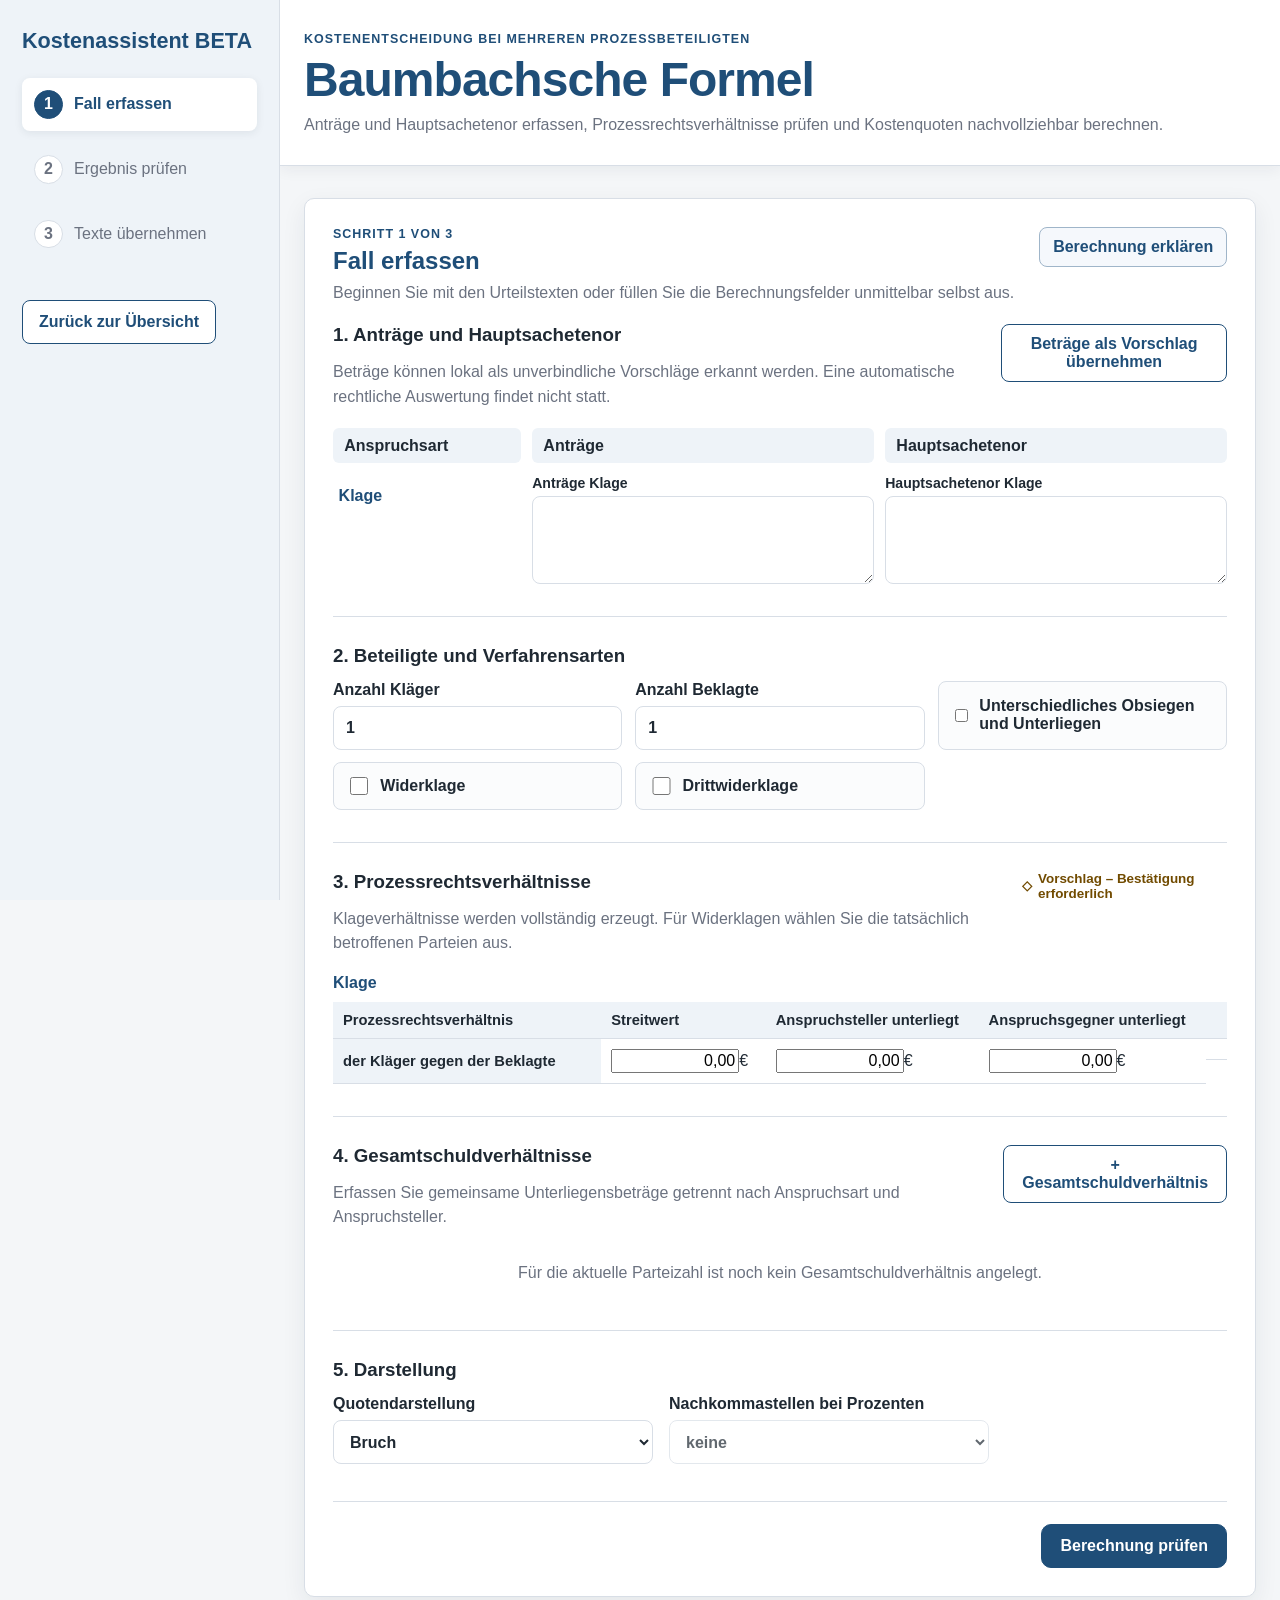
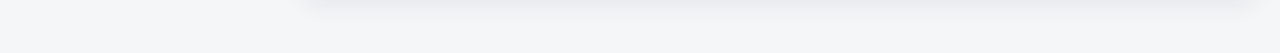
==== commit bf1fbfb7: "Anpassung Baumbachrechner" ====
--- a/Kostenassistent_Instanzenrisiko_v3.6/Baumbachsche_Formel_Startseite.html
+++ b/Kostenassistent_Instanzenrisiko_v3.6/Baumbachsche_Formel_Startseite.html
@@ -1,83 +1,25 @@
 <!DOCTYPE html>
 <html lang="de">
-<head>
-  <meta charset="UTF-8">
-  <meta name="viewport" content="width=device-width, initial-scale=1.0">
-  <title>Baumbachsche Formel – Kostenassistent</title>
-  <link rel="stylesheet" href="Richterassistent.css">
-</head>
-<body class="baumbach-page">
-  <div class="page-layout">
-    <aside class="sidebar" aria-label="Navigation">
-      <h2 class="tree-title">Kostenassistent BETA mit Fehlern</h2>
-      <ol class="step-list" aria-label="Arbeitsschritte">
-        <li class="active" data-step-indicator="1"><span>1</span> Fall erfassen</li>
-        <li data-step-indicator="2"><span>2</span> Ergebnis prüfen</li>
-        <li data-step-indicator="3"><span>3</span> Texte übernehmen</li>
-      </ol>
-      <a class="secondary-button link-button sidebar-back" href="Richterassistent_Startseite.html">Zurück zur Übersicht</a>
-    </aside>
-
-    <div class="main-column">
-      <header class="top-area compact-top-area"><div class="content">
-        <p class="eyebrow">Kostenentscheidung bei mehreren Prozessbeteiligten</p>
-        <h1>Baumbachsche Formel (In der Entwicklung befindliche BETA-Version mit Fehlern!)</h1>
-        <p class="page-intro">Klage, Widerklage und Drittwiderklage in einer gemeinsamen, nachvollziehbaren Kostenberechnung.</p>
-      </div></header>
-
-      <main class="future-area">
-        <div id="status" class="status-message" role="status" hidden></div>
-        <section id="step1" class="wizard-step" aria-labelledby="step1Title">
-          <form id="baumbachForm" class="form-card" novalidate>
-            <div class="section-heading-row"><div><p class="step-kicker">Schritt 1 von 3</p><h2 id="step1Title">Fall erfassen</h2><p class="section-hint">Legen Sie zuerst die Beteiligten und danach jedes einzelne Prozessverhältnis an.</p></div><button type="button" class="help-button" id="openHelp">Berechnung erklären</button></div>
-
-            <section class="form-section" aria-labelledby="partiesTitle">
-              <div class="section-heading-row"><div><h3 id="partiesTitle">1. Beteiligte</h3><p class="section-hint">Die Rolle beschreibt die ursprüngliche Parteistellung.</p></div><div class="compact-actions"><button type="button" class="secondary-button" data-add-party="plaintiff">+ Kläger</button><button type="button" class="secondary-button" data-add-party="defendant">+ Beklagter</button><button type="button" class="secondary-button" data-add-party="thirdParty">+ Drittwiderbeklagter</button></div></div>
-              <div id="partyList" class="party-card-grid"></div>
-            </section>
-
-            <section class="form-section" aria-labelledby="claimsTitle">
-              <div class="section-heading-row"><div><h3 id="claimsTitle">2. Ansprüche und Prozessverhältnisse</h3><p class="section-hint">Bei mehreren Anspruchsgegnern wird für jeden Gegner eine Zeile angelegt. So bleibt der fiktive Streitwert überprüfbar.</p></div><button type="button" class="secondary-button" id="addClaim">+ Anspruch hinzufügen</button></div>
-              <div id="claimList" class="claim-list"></div>
-              <div class="inline-help"><strong>Gesamtschuld:</strong> Wählen Sie bei zusammengehörenden Ansprüchen dieselbe Gruppe und tragen Sie jeweils denselben gemeinsamen Erfolgsanteil ein. Ein darüber hinausgehender Erfolg wird automatisch als Einzelhaftung behandelt.</div>
-            </section>
-
-            <section class="form-section display-settings" aria-labelledby="displayTitle"><h3 id="displayTitle">3. Darstellung</h3><div class="baumbach-grid three-columns"><label class="field-label">Quotendarstellung<select id="quoteFormat"><option value="fraction">Bruch</option><option value="percent">Prozent</option></select></label><label class="field-label">Nachkommastellen bei Prozenten<select id="percentDigits" disabled><option value="0">keine</option><option value="1">eine</option><option value="2">zwei</option></select></label></div></section>
-            <div id="errorSummary" class="error-summary" role="alert" hidden></div>
-            <div class="form-actions"><button type="submit" class="nav-button form-submit-button">Berechnung prüfen</button></div>
-          </form>
-        </section>
-
-        <section id="step2" class="wizard-step" aria-labelledby="step2Title" hidden>
-          <div class="form-card">
-            <div class="section-heading-row"><div><p class="step-kicker">Schritt 2 von 3</p><h2 id="step2Title">Ergebnis prüfen und anpassen</h2><p class="section-hint">Beträge können direkt in der Übersicht korrigiert werden.</p></div><span id="checkBadge" class="check-badge"></span></div>
-            <div id="reviewEditor"></div>
-            <section class="form-section"><h3>Kostenverteilung</h3><div id="calculationReview"></div></section>
-            <div id="reviewErrors" class="error-summary" role="alert" hidden></div>
-            <div class="form-actions"><button id="backToInput" type="button" class="secondary-button">Erfassung bearbeiten</button><button id="approve" type="button" class="nav-button form-submit-button">Berechnung freigeben</button></div>
-          </div>
-        </section>
-
-        <section id="step3" class="wizard-step" aria-labelledby="step3Title" hidden>
-          <div class="form-card">
-            <div class="section-heading-row"><div><p class="step-kicker">Schritt 3 von 3</p><h2 id="step3Title">Formulierungen übernehmen</h2><p class="section-hint">Die Texte bleiben vor dem Kopieren redaktionell bearbeitbar.</p></div><span class="approved-badge">Freigegeben</span></div>
-            <div class="output-grid">
-              <article class="text-output-card"><div class="output-heading"><h3>Kostentenor BETA mit Fehlern</h3><button type="button" class="copy-button" data-copy="tenorOutput">Tenor kopieren</button></div><textarea id="tenorOutput" rows="14"></textarea></article>
-              <article class="text-output-card"><div class="output-heading"><h3>Entscheidungsgründe BETA mit Fehlern</h3><button type="button" class="copy-button" data-copy="reasonsOutput">Gründe kopieren</button></div><textarea id="reasonsOutput" rows="22"></textarea></article>
-            </div>
-            <div class="legal-note"><strong>Prüfhinweis:</strong> Voraussetzungen von Gesamtschuld, Streitwertaddition und besondere kostenrechtliche Entscheidungen sind stets am Einzelfall zu prüfen.</div>
-            <div class="form-actions"><button id="backToReview" type="button" class="secondary-button">Berechnung ändern</button><button id="restart" type="button" class="secondary-button">Neue Berechnung</button></div>
-          </div>
-        </section>
-      </main>
-    </div>
-  </div>
-
-  <dialog id="helpDialog"><form method="dialog"><button class="dialog-close" aria-label="Schließen">×</button><h2>So wird gerechnet</h2><ol><li>Jedes konkrete Prozessverhältnis wird mit seinem Anspruchswert erfasst.</li><li>Die Summe bildet den fiktiven Streitwert.</li><li>Gerichtskosten werden nach dem Unterliegen aller Beteiligten am fiktiven Streitwert verteilt.</li><li>Außergerichtliche Kosten werden für jede Partei nur aus ihren eigenen Prozessverhältnissen berechnet.</li><li>Gemeinsame und alleinige Kostenhaftung werden getrennt ausgewiesen.</li></ol><button class="secondary-button">Verstanden</button></form></dialog>
-  <script src="js/form-utils.js"></script>
-  <script src="js/storage.js"></script>
-  <script src="js/baumbach-berechnung.js"></script>
-  <script src="js/baumbach-tests.js"></script>
-  <script src="js/baumbach.js"></script>
-</body>
-</html>
+<head><meta charset="UTF-8"><meta name="viewport" content="width=device-width, initial-scale=1.0"><title>Baumbachsche Formel – Kostenassistent</title><link rel="stylesheet" href="Richterassistent.css"></head>
+<body class="baumbach-page"><div class="page-layout">
+<aside class="sidebar" aria-label="Navigation"><h2 class="tree-title">Kostenassistent BETA</h2><ol class="step-list" aria-label="Arbeitsschritte"><li class="active" data-step-indicator="1"><span>1</span> Fall erfassen</li><li data-step-indicator="2"><span>2</span> Ergebnis prüfen</li><li data-step-indicator="3"><span>3</span> Texte übernehmen</li></ol><a class="secondary-button link-button sidebar-back" href="Richterassistent_Startseite.html">Zurück zur Übersicht</a></aside>
+<div class="main-column"><header class="top-area compact-top-area"><div class="content"><p class="eyebrow">Kostenentscheidung bei mehreren Prozessbeteiligten</p><h1>Baumbachsche Formel</h1><p class="page-intro">Anträge und Hauptsachetenor erfassen, Prozessrechtsverhältnisse prüfen und Kostenquoten nachvollziehbar berechnen.</p></div></header>
+<main class="future-area"><div id="status" class="status-message" role="status" aria-live="polite" hidden></div>
+<section id="step1" class="wizard-step" aria-labelledby="step1Title"><form id="baumbachForm" class="form-card" novalidate>
+<div class="section-heading-row"><div><p class="step-kicker">Schritt 1 von 3</p><h2 id="step1Title">Fall erfassen</h2><p class="section-hint">Beginnen Sie mit den Urteilstexten oder füllen Sie die Berechnungsfelder unmittelbar selbst aus.</p></div><button type="button" class="help-button" id="openHelp">Berechnung erklären</button></div>
+<section class="form-section" aria-labelledby="decisionTextsTitle"><div class="section-heading-row"><div><h3 id="decisionTextsTitle">1. Anträge und Hauptsachetenor</h3><p class="section-hint">Beträge können lokal als unverbindliche Vorschläge erkannt werden. Eine automatische rechtliche Auswertung findet nicht statt.</p></div><button type="button" class="secondary-button" id="applySuggestions">Beträge als Vorschlag übernehmen</button></div>
+<div class="decision-text-grid" id="decisionTextGrid"><div class="decision-text-head" aria-hidden="true">Anspruchsart</div><div class="decision-text-head" aria-hidden="true">Anträge</div><div class="decision-text-head" aria-hidden="true">Hauptsachetenor</div>
+<div class="decision-kind">Klage</div><label for="claimRequests">Anträge Klage<textarea id="claimRequests" data-text="claim:requests" rows="3"></textarea></label><label for="claimTenor">Hauptsachetenor Klage<textarea id="claimTenor" data-text="claim:tenor" rows="3"></textarea></label>
+<div class="decision-kind optional-text" data-text-kind="counterclaim">Widerklage</div><label class="optional-text" data-text-kind="counterclaim" for="counterRequests">Anträge Widerklage<textarea id="counterRequests" data-text="counterclaim:requests" rows="3"></textarea></label><label class="optional-text" data-text-kind="counterclaim" for="counterTenor">Hauptsachetenor Widerklage<textarea id="counterTenor" data-text="counterclaim:tenor" rows="3"></textarea></label>
+<div class="decision-kind optional-text" data-text-kind="thirdPartyCounterclaim">Drittwiderklage</div><label class="optional-text" data-text-kind="thirdPartyCounterclaim" for="thirdRequests">Anträge Drittwiderklage<textarea id="thirdRequests" data-text="thirdPartyCounterclaim:requests" rows="3"></textarea></label><label class="optional-text" data-text-kind="thirdPartyCounterclaim" for="thirdTenor">Hauptsachetenor Drittwiderklage<textarea id="thirdTenor" data-text="thirdPartyCounterclaim:tenor" rows="3"></textarea></label></div></section>
+<section class="form-section" aria-labelledby="settingsTitle"><h3 id="settingsTitle">2. Beteiligte und Verfahrensarten</h3><div class="case-settings-grid"><label for="plaintiffCount">Anzahl Kläger<input id="plaintiffCount" type="number" min="1" max="20" value="1"></label><label for="defendantCount">Anzahl Beklagte<input id="defendantCount" type="number" min="1" max="20" value="1"></label><label class="check-option"><input id="differentOutcome" type="checkbox"> Unterschiedliches Obsiegen und Unterliegen</label><label class="check-option"><input id="counterclaimEnabled" type="checkbox"> Widerklage</label><label class="check-option"><input id="thirdPartyEnabled" type="checkbox"> Drittwiderklage</label><label id="thirdPartyCountWrap" for="thirdPartyCount" hidden>Anzahl Drittwiderbeklagte<input id="thirdPartyCount" type="number" min="1" max="20" value="1"></label></div></section>
+<section class="form-section" aria-labelledby="relationshipsTitle"><div class="section-heading-row"><div><h3 id="relationshipsTitle">3. Prozessrechtsverhältnisse</h3><p class="section-hint">Klageverhältnisse werden vollständig erzeugt. Für Widerklagen wählen Sie die tatsächlich betroffenen Parteien aus.</p></div><span class="legend-suggestion"><span aria-hidden="true">◇</span> Vorschlag – Bestätigung erforderlich</span></div><div id="relationshipSections"></div></section>
+<section class="form-section" aria-labelledby="jointTitle"><div class="section-heading-row"><div><h3 id="jointTitle">4. Gesamtschuldverhältnisse</h3><p class="section-hint">Erfassen Sie gemeinsame Unterliegensbeträge getrennt nach Anspruchsart und Anspruchsteller.</p></div><button type="button" class="secondary-button" id="addJointGroup">+ Gesamtschuldverhältnis</button></div><div id="jointGroupList"></div></section>
+<section class="form-section display-settings" aria-labelledby="displayTitle"><h3 id="displayTitle">5. Darstellung</h3><div class="baumbach-grid three-columns"><label class="field-label" for="quoteFormat">Quotendarstellung<select id="quoteFormat"><option value="fraction">Bruch</option><option value="percent">Prozent</option></select></label><label class="field-label" for="percentDigits">Nachkommastellen bei Prozenten<select id="percentDigits" disabled><option value="0">keine</option><option value="1">eine</option><option value="2">zwei</option></select></label></div></section>
+<div id="errorSummary" class="error-summary" role="alert" hidden></div><div class="form-actions"><button type="submit" class="nav-button form-submit-button">Berechnung prüfen</button></div></form></section>
+<section id="step2" class="wizard-step" aria-labelledby="step2Title" hidden><div class="form-card"><div class="section-heading-row"><div><p class="step-kicker">Schritt 2 von 3</p><h2 id="step2Title">Ergebnis prüfen und anpassen</h2><p class="section-hint">Die Berechnung zeigt Gerichtskosten und außergerichtliche Kosten getrennt.</p></div><span id="checkBadge" class="check-badge"></span></div><div id="reviewEditor"></div><section class="form-section"><h3>Kostenverteilung</h3><div id="calculationReview"></div></section><div id="reviewErrors" class="error-summary" role="alert" hidden></div><div class="form-actions"><button id="backToInput" type="button" class="secondary-button">Erfassung bearbeiten</button><button id="approve" type="button" class="nav-button form-submit-button">Berechnung freigeben</button></div></div></section>
+<section id="step3" class="wizard-step" aria-labelledby="step3Title" hidden><div class="form-card"><div class="section-heading-row"><div><p class="step-kicker">Schritt 3 von 3</p><h2 id="step3Title">Formulierungen übernehmen</h2><p class="section-hint">Die Texte bleiben vor dem Kopieren redaktionell bearbeitbar.</p></div><span class="approved-badge">Freigegeben</span></div><div class="output-grid"><article class="text-output-card"><div class="output-heading"><h3>Kostentenor</h3><button type="button" class="copy-button" data-copy="tenorOutput">Tenor kopieren</button></div><textarea id="tenorOutput" rows="14"></textarea></article><article class="text-output-card"><div class="output-heading"><h3>Entscheidungsgründe</h3><button type="button" class="copy-button" data-copy="reasonsOutput">Gründe kopieren</button></div><textarea id="reasonsOutput" rows="22"></textarea></article></div><div class="legal-note"><strong>Prüfhinweis:</strong> Voraussetzungen von Gesamtschuld, Streitwertaddition und besondere Kostenentscheidungen sind stets am Einzelfall zu prüfen.</div><div class="form-actions"><button id="backToReview" type="button" class="secondary-button">Berechnung ändern</button><button id="restart" type="button" class="secondary-button">Neue Berechnung</button></div></div></section>
+</main></div></div>
+<dialog id="jointDialog"><form id="jointDialogForm"><button type="button" class="dialog-close" data-close-joint aria-label="Dialog schließen">×</button><h2>Gesamtschuldverhältnis hinzufügen</h2><div class="dialog-fields"><label for="jointType">Anspruchsart<select id="jointType"></select></label><label for="jointBeneficiary">Anspruchsteller<select id="jointBeneficiary"></select></label><fieldset><legend>Gesamtschuldner – mindestens zwei auswählen</legend><div id="jointPayerChoices" class="checkbox-grid"></div></fieldset><label for="jointAmount">Gemeinsames Unterliegen<span class="money-field"><input id="jointAmount" inputmode="decimal" value="0,00"><span>€</span></span></label></div><div id="jointDialogError" class="field-error" role="alert" hidden></div><div class="form-actions"><button type="button" class="secondary-button" data-close-joint>Abbrechen</button><button type="submit" class="nav-button form-submit-button">Hinzufügen</button></div></form></dialog>
+<dialog id="helpDialog"><form method="dialog"><button class="dialog-close" aria-label="Schließen">×</button><h2>So wird gerechnet</h2><ol><li>Jedes Prozessverhältnis wird mit seinem Streitwert erfasst.</li><li>Die Unterliegensbeträge beider Seiten müssen zusammen dem Streitwert entsprechen.</li><li>Die Summe aller Streitwerte bildet den fiktiven Streitwert.</li><li>Gerichtskosten werden nach dem Unterliegen am fiktiven Streitwert verteilt.</li><li>Außergerichtliche Kosten richten sich nach den jeweiligen Einzelverhältnissen.</li></ol><button class="secondary-button">Verstanden</button></form></dialog>
+<script src="js/form-utils.js"></script><script src="js/storage.js"></script><script src="js/baumbach-erfassung.js"></script><script src="js/baumbach-berechnung.js"></script><script src="js/baumbach-tests.js"></script><script src="js/baumbach.js"></script></body></html>
--- a/Kostenassistent_Instanzenrisiko_v3.6/Richterassistent.css
+++ b/Kostenassistent_Instanzenrisiko_v3.6/Richterassistent.css
@@ -480,6 +480,58 @@
   .form-actions button { width: 100%; }
   .group-row { grid-template-columns: 1fr; }
 }
+
+/* Baumbach 3.0: urteilsorientierte Erfassung */
+.decision-text-grid { display: grid; grid-template-columns: minmax(9rem,.55fr) minmax(0,1fr) minmax(0,1fr); gap: .7rem; align-items: start; }
+.decision-text-head { padding: .55rem .7rem; border-radius: 6px; background: var(--sidebar-bg); font-weight: 700; }
+.decision-kind { padding: .75rem .35rem; color: var(--primary); font-weight: 800; }
+.decision-text-grid label { display: grid; gap: .35rem; font-size: .88rem; font-weight: 700; }
+.decision-text-grid textarea { width: 100%; min-height: 5.5rem; max-height: 17.5rem; padding: .7rem; border: 1px solid var(--border); border-radius: 8px; resize: vertical; font: inherit; line-height: 1.45; }
+.case-settings-grid { display: grid; grid-template-columns: repeat(3,minmax(0,1fr)); gap: .8rem; }
+.case-settings-grid > label:not(.check-option) { display: grid; gap: .4rem; font-weight: 700; }
+.case-settings-grid input[type="number"] { width: 100%; }
+.check-option { display: flex; align-items: center; gap: .55rem; min-height: 44px; padding: .65rem .75rem; border: 1px solid var(--border); border-radius: 8px; background: #fbfcfd; font-weight: 700; }
+.check-option input { width: 1.15rem; height: 1.15rem; }
+.legend-suggestion, .suggestion-badge { display: inline-flex; align-items: center; gap: .35rem; color: #714b00; font-size: .84rem; font-weight: 700; }
+.relationship-block + .relationship-block { margin-top: 1.5rem; }
+.relationship-heading { display: flex; align-items: end; justify-content: space-between; gap: 1rem; margin-bottom: .6rem; }
+.relationship-heading h4 { margin: 0; color: var(--primary); }
+.pair-adder { display: flex; align-items: end; gap: .5rem; }
+.pair-adder label { display: grid; gap: .3rem; font-size: .84rem; font-weight: 700; }
+.pair-adder select { min-width: 18rem; }
+.relationship-table th:first-child { min-width: 16rem; }
+.relationship-table td { white-space: nowrap; }
+.relationship-table td input { width: 8rem; text-align: right; }
+.relationship-table .suggested-row { background: #fff9e8; box-shadow: inset 4px 0 #a46b00; }
+.suggestion-badge { display: flex; margin-top: .35rem; }
+.relationship-table td:last-child { display: flex; gap: .35rem; }
+.empty-table, .empty-state { padding: 1rem; color: var(--muted); text-align: center !important; }
+.joint-table td:first-child span { display: block; margin-top: .2rem; color: var(--muted); }
+.joint-table input { width: 9rem; text-align: right; }
+.baumbach-page [hidden] { display: none !important; }
+.dialog-fields { display:grid; gap:1rem; margin-top:1rem; }
+.dialog-fields > label { display:grid; gap:.4rem; font-weight:700; }
+.dialog-fields fieldset { margin:0; padding:1rem; border:1px solid var(--border); border-radius:8px; }
+@media (max-width: 900px) { .decision-text-grid { grid-template-columns: 8rem minmax(0,1fr); } .decision-text-head:nth-child(3) { display:none; } .decision-text-grid label { grid-column:2; } .decision-kind { grid-row:span 2; } .case-settings-grid { grid-template-columns:repeat(2,minmax(0,1fr)); } }
+@media (max-width: 700px) {
+  .decision-text-grid { display:block; }
+  .decision-text-head { display:none; }
+  .decision-kind { margin-top:1rem; padding:.45rem 0; border-bottom:2px solid var(--primary); }
+  .decision-text-grid label { margin-top:.65rem; }
+  .case-settings-grid { grid-template-columns:1fr; }
+  .relationship-heading, .pair-adder { display:grid; grid-template-columns:1fr; align-items:stretch; }
+  .pair-adder select, .pair-adder button { width:100%; min-width:0; }
+  .relationship-table, .relationship-table tbody, .relationship-table tr, .relationship-table th, .relationship-table td, .joint-table, .joint-table tbody, .joint-table tr, .joint-table td { display:block; width:100%; }
+  .relationship-table thead, .joint-table thead { display:none; }
+  .relationship-table tr, .joint-table tr { margin-bottom:.8rem; padding:.75rem; border:1px solid var(--border); border-radius:8px; background:#fff; }
+  .relationship-table th, .relationship-table td, .joint-table td { min-width:0 !important; padding:.45rem 0; border:0; white-space:normal; }
+  .relationship-table td, .joint-table td { display:grid; grid-template-columns:minmax(8rem,.8fr) minmax(0,1.2fr); align-items:center; gap:.5rem; text-align:right; }
+  .relationship-table td::before, .joint-table td::before { content:attr(data-label); text-align:left; font-weight:700; }
+  .relationship-table td input, .joint-table input { width:100%; min-width:0; }
+  .relationship-table td:last-child { display:flex; justify-content:flex-end; }
+  .relationship-table .suggested-row { box-shadow:inset 4px 0 #a46b00; }
+}
+@media (prefers-reduced-motion: reduce) { .baumbach-page * { scroll-behavior:auto !important; transition:none !important; } }
 
 
 /* Nicht blockierende Statusmeldung für Wiederherstellung und Autosave */
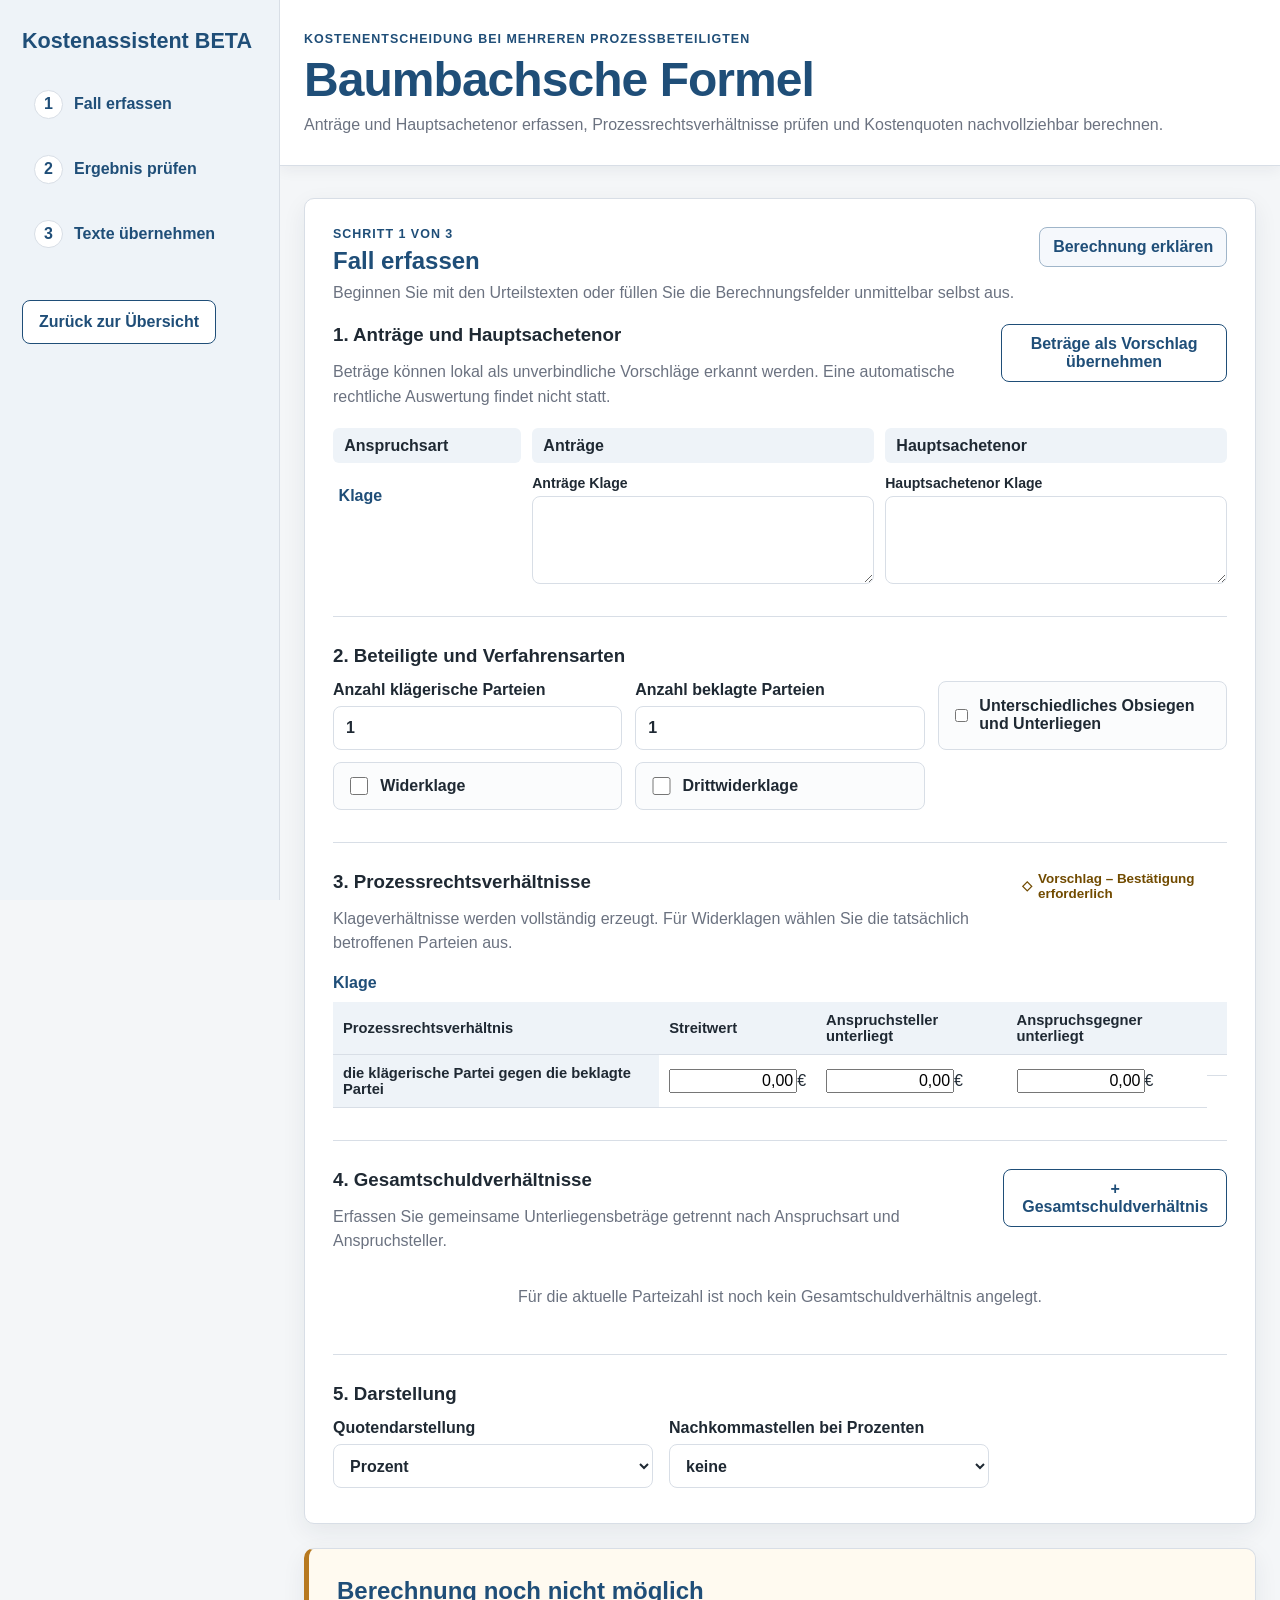
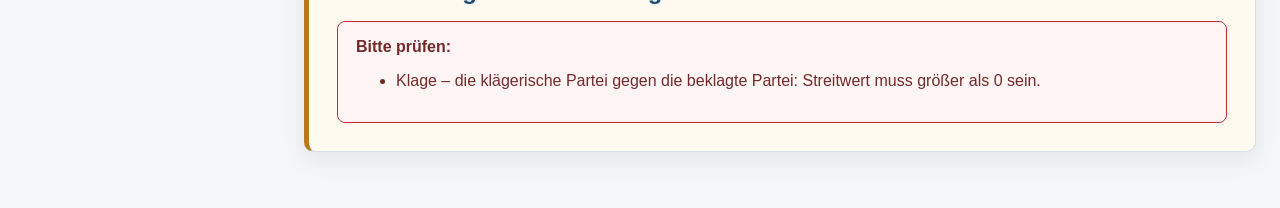
==== commit 075bd02d: "Änderung des bestätigungsmodus" ====
--- a/Kostenassistent_Instanzenrisiko_v3.6/Baumbachsche_Formel_Startseite.html
+++ b/Kostenassistent_Instanzenrisiko_v3.6/Baumbachsche_Formel_Startseite.html
@@ -2,7 +2,7 @@
 <html lang="de">
 <head><meta charset="UTF-8"><meta name="viewport" content="width=device-width, initial-scale=1.0"><title>Baumbachsche Formel – Kostenassistent</title><link rel="stylesheet" href="Richterassistent.css"></head>
 <body class="baumbach-page"><div class="page-layout">
-<aside class="sidebar" aria-label="Navigation"><h2 class="tree-title">Kostenassistent BETA</h2><ol class="step-list" aria-label="Arbeitsschritte"><li class="active" data-step-indicator="1"><span>1</span> Fall erfassen</li><li data-step-indicator="2"><span>2</span> Ergebnis prüfen</li><li data-step-indicator="3"><span>3</span> Texte übernehmen</li></ol><a class="secondary-button link-button sidebar-back" href="Richterassistent_Startseite.html">Zurück zur Übersicht</a></aside>
+<aside class="sidebar" aria-label="Seitengliederung"><h2 class="tree-title">Kostenassistent BETA</h2><ol class="step-list static-section-list"><li><span>1</span><a href="#step1Title">Fall erfassen</a></li><li><span>2</span><a href="#step2Title">Ergebnis prüfen</a></li><li><span>3</span><a href="#textsTitle">Texte übernehmen</a></li></ol><a class="secondary-button link-button sidebar-back" href="Richterassistent_Startseite.html">Zurück zur Übersicht</a></aside>
 <div class="main-column"><header class="top-area compact-top-area"><div class="content"><p class="eyebrow">Kostenentscheidung bei mehreren Prozessbeteiligten</p><h1>Baumbachsche Formel</h1><p class="page-intro">Anträge und Hauptsachetenor erfassen, Prozessrechtsverhältnisse prüfen und Kostenquoten nachvollziehbar berechnen.</p></div></header>
 <main class="future-area"><div id="status" class="status-message" role="status" aria-live="polite" hidden></div>
 <section id="step1" class="wizard-step" aria-labelledby="step1Title"><form id="baumbachForm" class="form-card" novalidate>
@@ -12,13 +12,16 @@
 <div class="decision-kind">Klage</div><label for="claimRequests">Anträge Klage<textarea id="claimRequests" data-text="claim:requests" rows="3"></textarea></label><label for="claimTenor">Hauptsachetenor Klage<textarea id="claimTenor" data-text="claim:tenor" rows="3"></textarea></label>
 <div class="decision-kind optional-text" data-text-kind="counterclaim">Widerklage</div><label class="optional-text" data-text-kind="counterclaim" for="counterRequests">Anträge Widerklage<textarea id="counterRequests" data-text="counterclaim:requests" rows="3"></textarea></label><label class="optional-text" data-text-kind="counterclaim" for="counterTenor">Hauptsachetenor Widerklage<textarea id="counterTenor" data-text="counterclaim:tenor" rows="3"></textarea></label>
 <div class="decision-kind optional-text" data-text-kind="thirdPartyCounterclaim">Drittwiderklage</div><label class="optional-text" data-text-kind="thirdPartyCounterclaim" for="thirdRequests">Anträge Drittwiderklage<textarea id="thirdRequests" data-text="thirdPartyCounterclaim:requests" rows="3"></textarea></label><label class="optional-text" data-text-kind="thirdPartyCounterclaim" for="thirdTenor">Hauptsachetenor Drittwiderklage<textarea id="thirdTenor" data-text="thirdPartyCounterclaim:tenor" rows="3"></textarea></label></div></section>
-<section class="form-section" aria-labelledby="settingsTitle"><h3 id="settingsTitle">2. Beteiligte und Verfahrensarten</h3><div class="case-settings-grid"><label for="plaintiffCount">Anzahl Kläger<input id="plaintiffCount" type="number" min="1" max="20" value="1"></label><label for="defendantCount">Anzahl Beklagte<input id="defendantCount" type="number" min="1" max="20" value="1"></label><label class="check-option"><input id="differentOutcome" type="checkbox"> Unterschiedliches Obsiegen und Unterliegen</label><label class="check-option"><input id="counterclaimEnabled" type="checkbox"> Widerklage</label><label class="check-option"><input id="thirdPartyEnabled" type="checkbox"> Drittwiderklage</label><label id="thirdPartyCountWrap" for="thirdPartyCount" hidden>Anzahl Drittwiderbeklagte<input id="thirdPartyCount" type="number" min="1" max="20" value="1"></label></div></section>
+<section class="form-section" aria-labelledby="settingsTitle"><h3 id="settingsTitle">2. Beteiligte und Verfahrensarten</h3><div class="case-settings-grid"><label for="plaintiffCount">Anzahl klägerische Parteien<input id="plaintiffCount" type="number" min="1" max="20" value="1"></label><label for="defendantCount">Anzahl beklagte Parteien<input id="defendantCount" type="number" min="1" max="20" value="1"></label><label class="check-option"><input id="differentOutcome" type="checkbox"> Unterschiedliches Obsiegen und Unterliegen</label><label class="check-option"><input id="counterclaimEnabled" type="checkbox"> Widerklage</label><label class="check-option"><input id="thirdPartyEnabled" type="checkbox"> Drittwiderklage</label><label id="thirdPartyCountWrap" for="thirdPartyCount" hidden>Anzahl drittwiderbeklagte Parteien<input id="thirdPartyCount" type="number" min="1" max="20" value="1"></label></div></section>
 <section class="form-section" aria-labelledby="relationshipsTitle"><div class="section-heading-row"><div><h3 id="relationshipsTitle">3. Prozessrechtsverhältnisse</h3><p class="section-hint">Klageverhältnisse werden vollständig erzeugt. Für Widerklagen wählen Sie die tatsächlich betroffenen Parteien aus.</p></div><span class="legend-suggestion"><span aria-hidden="true">◇</span> Vorschlag – Bestätigung erforderlich</span></div><div id="relationshipSections"></div></section>
 <section class="form-section" aria-labelledby="jointTitle"><div class="section-heading-row"><div><h3 id="jointTitle">4. Gesamtschuldverhältnisse</h3><p class="section-hint">Erfassen Sie gemeinsame Unterliegensbeträge getrennt nach Anspruchsart und Anspruchsteller.</p></div><button type="button" class="secondary-button" id="addJointGroup">+ Gesamtschuldverhältnis</button></div><div id="jointGroupList"></div></section>
-<section class="form-section display-settings" aria-labelledby="displayTitle"><h3 id="displayTitle">5. Darstellung</h3><div class="baumbach-grid three-columns"><label class="field-label" for="quoteFormat">Quotendarstellung<select id="quoteFormat"><option value="fraction">Bruch</option><option value="percent">Prozent</option></select></label><label class="field-label" for="percentDigits">Nachkommastellen bei Prozenten<select id="percentDigits" disabled><option value="0">keine</option><option value="1">eine</option><option value="2">zwei</option></select></label></div></section>
-<div id="errorSummary" class="error-summary" role="alert" hidden></div><div class="form-actions"><button type="submit" class="nav-button form-submit-button">Berechnung prüfen</button></div></form></section>
-<section id="step2" class="wizard-step" aria-labelledby="step2Title" hidden><div class="form-card"><div class="section-heading-row"><div><p class="step-kicker">Schritt 2 von 3</p><h2 id="step2Title">Ergebnis prüfen und anpassen</h2><p class="section-hint">Die Berechnung zeigt Gerichtskosten und außergerichtliche Kosten getrennt.</p></div><span id="checkBadge" class="check-badge"></span></div><div id="reviewEditor"></div><section class="form-section"><h3>Kostenverteilung</h3><div id="calculationReview"></div></section><div id="reviewErrors" class="error-summary" role="alert" hidden></div><div class="form-actions"><button id="backToInput" type="button" class="secondary-button">Erfassung bearbeiten</button><button id="approve" type="button" class="nav-button form-submit-button">Berechnung freigeben</button></div></div></section>
-<section id="step3" class="wizard-step" aria-labelledby="step3Title" hidden><div class="form-card"><div class="section-heading-row"><div><p class="step-kicker">Schritt 3 von 3</p><h2 id="step3Title">Formulierungen übernehmen</h2><p class="section-hint">Die Texte bleiben vor dem Kopieren redaktionell bearbeitbar.</p></div><span class="approved-badge">Freigegeben</span></div><div class="output-grid"><article class="text-output-card"><div class="output-heading"><h3>Kostentenor</h3><button type="button" class="copy-button" data-copy="tenorOutput">Tenor kopieren</button></div><textarea id="tenorOutput" rows="14"></textarea></article><article class="text-output-card"><div class="output-heading"><h3>Entscheidungsgründe</h3><button type="button" class="copy-button" data-copy="reasonsOutput">Gründe kopieren</button></div><textarea id="reasonsOutput" rows="22"></textarea></article></div><div class="legal-note"><strong>Prüfhinweis:</strong> Voraussetzungen von Gesamtschuld, Streitwertaddition und besondere Kostenentscheidungen sind stets am Einzelfall zu prüfen.</div><div class="form-actions"><button id="backToReview" type="button" class="secondary-button">Berechnung ändern</button><button id="restart" type="button" class="secondary-button">Neue Berechnung</button></div></div></section>
+<section class="form-section display-settings" aria-labelledby="displayTitle"><h3 id="displayTitle">5. Darstellung</h3><div class="baumbach-grid three-columns"><label class="field-label" for="quoteFormat">Quotendarstellung<select id="quoteFormat"><option value="percent" selected>Prozent</option><option value="fraction">Bruch</option></select></label><label class="field-label" for="percentDigits">Nachkommastellen bei Prozenten<select id="percentDigits"><option value="0">keine</option><option value="1">eine</option><option value="2">zwei</option></select></label></div></section>
+</form></section>
+<section id="liveUnavailable" class="form-card live-unavailable" aria-live="polite"><h2>Berechnung noch nicht möglich</h2><div id="errorSummary" class="error-summary" role="alert"></div></section>
+<section id="liveOutput" hidden>
+<section id="step2" aria-labelledby="step2Title"><div class="form-card"><div class="section-heading-row"><div><p class="step-kicker">Ergebnis</p><h2 id="step2Title">Ergebnis prüfen</h2><p class="section-hint">Die Berechnung zeigt Gerichtskosten und außergerichtliche Kosten getrennt.</p></div><div class="check-stack"><span id="checkBadge" class="check-badge"></span><span id="tenorCheckBadge" class="check-badge"></span></div></div><div id="reviewEditor"></div><section class="form-section"><h3>Kostenverteilung</h3><div id="calculationReview"></div></section></div></section>
+<section id="step3" aria-labelledby="textsTitle"><div class="form-card"><div class="section-heading-row"><div><p class="step-kicker">Textausgabe</p><h2 id="textsTitle">Texte übernehmen</h2><p class="section-hint">Die Texte können vor dem Kopieren redaktionell bearbeitet werden und werden bei der nächsten Berechnungsänderung neu erzeugt.</p></div></div><div class="output-stack"><article class="text-output-card"><div class="output-heading"><h3>Kostentenor</h3><button type="button" class="copy-button" data-copy="tenorOutput">Tenor kopieren</button></div><textarea id="tenorOutput" rows="10"></textarea></article><article class="text-output-card"><div class="output-heading"><h3>Entscheidungsgründe</h3><button type="button" class="copy-button" data-copy="reasonsOutput">Gründe kopieren</button></div><textarea id="reasonsOutput" rows="18"></textarea></article></div><div class="legal-note"><strong>Prüfhinweis:</strong> Voraussetzungen von Gesamtschuld, Streitwertaddition und besondere Kostenentscheidungen sind stets am Einzelfall zu prüfen.</div><div class="form-actions"><button id="restart" type="button" class="secondary-button">Neue Berechnung</button></div></div></section>
+</section>
 </main></div></div>
 <dialog id="jointDialog"><form id="jointDialogForm"><button type="button" class="dialog-close" data-close-joint aria-label="Dialog schließen">×</button><h2>Gesamtschuldverhältnis hinzufügen</h2><div class="dialog-fields"><label for="jointType">Anspruchsart<select id="jointType"></select></label><label for="jointBeneficiary">Anspruchsteller<select id="jointBeneficiary"></select></label><fieldset><legend>Gesamtschuldner – mindestens zwei auswählen</legend><div id="jointPayerChoices" class="checkbox-grid"></div></fieldset><label for="jointAmount">Gemeinsames Unterliegen<span class="money-field"><input id="jointAmount" inputmode="decimal" value="0,00"><span>€</span></span></label></div><div id="jointDialogError" class="field-error" role="alert" hidden></div><div class="form-actions"><button type="button" class="secondary-button" data-close-joint>Abbrechen</button><button type="submit" class="nav-button form-submit-button">Hinzufügen</button></div></form></dialog>
 <dialog id="helpDialog"><form method="dialog"><button class="dialog-close" aria-label="Schließen">×</button><h2>So wird gerechnet</h2><ol><li>Jedes Prozessverhältnis wird mit seinem Streitwert erfasst.</li><li>Die Unterliegensbeträge beider Seiten müssen zusammen dem Streitwert entsprechen.</li><li>Die Summe aller Streitwerte bildet den fiktiven Streitwert.</li><li>Gerichtskosten werden nach dem Unterliegen am fiktiven Streitwert verteilt.</li><li>Außergerichtliche Kosten richten sich nach den jeweiligen Einzelverhältnissen.</li></ol><button class="secondary-button">Verstanden</button></form></dialog>
--- a/Kostenassistent_Instanzenrisiko_v3.6/Richterassistent.css
+++ b/Kostenassistent_Instanzenrisiko_v3.6/Richterassistent.css
@@ -532,6 +532,20 @@
   .relationship-table .suggested-row { box-shadow:inset 4px 0 #a46b00; }
 }
 @media (prefers-reduced-motion: reduce) { .baumbach-page * { scroll-behavior:auto !important; transition:none !important; } }
+
+/* Baumbach 3.1: fortlaufende Live-Ausgabe */
+.static-section-list li { color:var(--text); }
+.static-section-list li a { color:var(--primary); text-decoration:none; font-weight:700; }
+.static-section-list li a:hover, .static-section-list li a:focus-visible { text-decoration:underline; }
+.static-section-list li span { border-color:var(--primary); color:var(--primary); }
+.live-unavailable { border-left:5px solid #b7791f; background:#fffaf0; }
+.live-unavailable h2 { color:#744210; }
+.live-unavailable .error-summary { margin-top:1rem; }
+.check-stack { display:flex; flex-wrap:wrap; justify-content:flex-end; gap:.5rem; }
+.output-stack { display:grid; gap:1.25rem; }
+.output-stack .text-output-card { min-width:0; }
+.copy-button:disabled { opacity:.45; cursor:not-allowed; }
+@media (max-width:700px) { .check-stack { justify-content:flex-start; } .output-stack textarea { max-width:100%; } }
 
 
 /* Nicht blockierende Statusmeldung für Wiederherstellung und Autosave */
